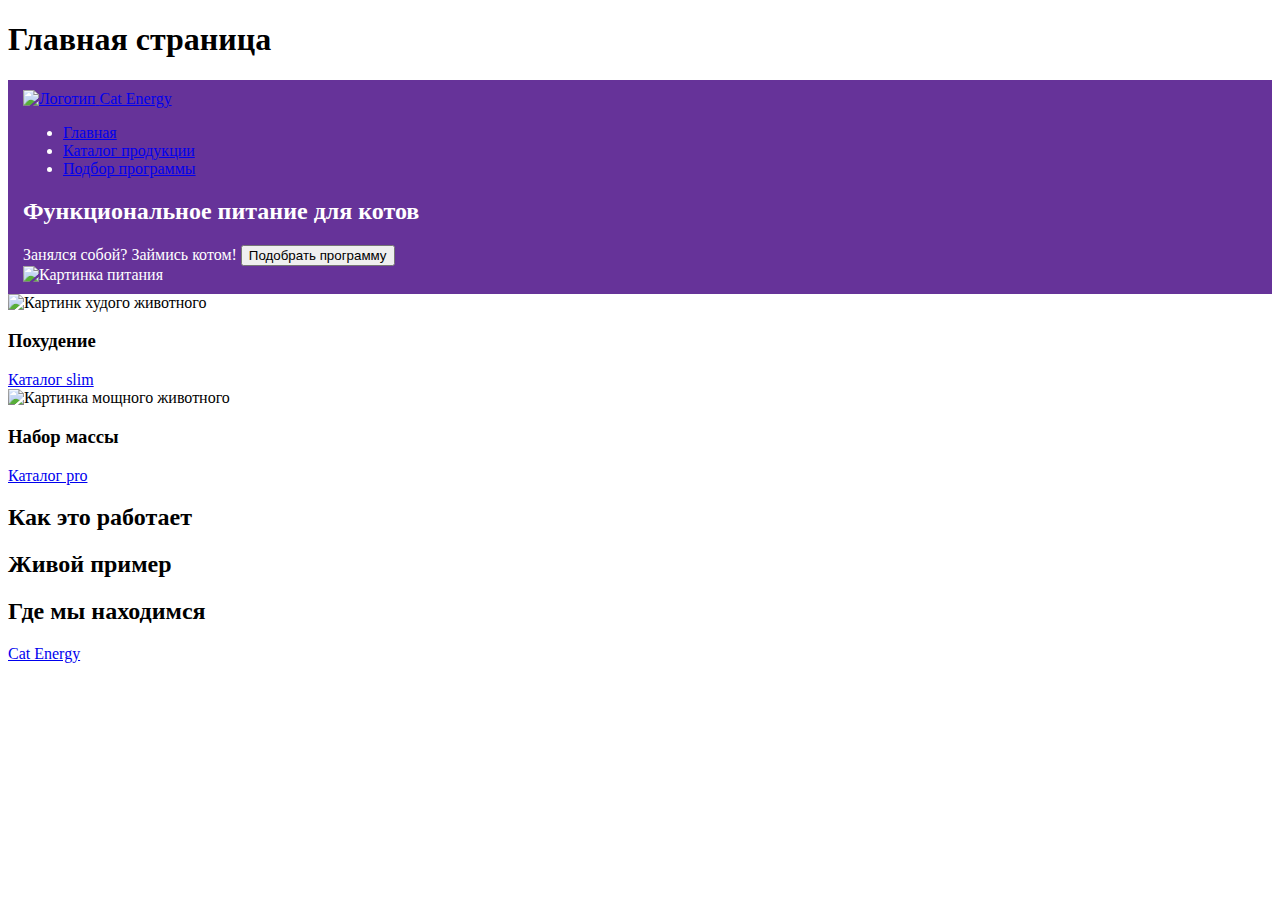
==== index.html @ 6c0351f0 "Deploying to gh-pages from @ RiazanovKS/773673-cat-energy-32@eae2a6d1aacebb0d68a89ec905265ec997a54ac" ====
<!DOCTYPE html><html class="page" lang="ru"><head><meta charset="UTF-8"><title>Название проекта</title><meta name="viewport" content="width=device-width,initial-scale=1"><link rel="stylesheet" href="styles/styles.css"><script src="scripts/index.js" defer="defer"></script></head><body class="page__body"><h1 class="visually-hidden">Главная страница</h1><header class="header"><div class="container"><nav class="navigation"><div class="navigation__logo"><a class="logo-image" href="index.html"><img src="logo-image.png" alt="Логотип" width="34" height="34"> </a><a class="logo-text" href="index.html">Cat Energy</a></div><ul class="navigation__list"><li class="navigation__item"><a class="navigation__link navigation__link--active" href="link-to.html">Главная</a></li><li class="navigation__item"><a class="navigation__link" href="link-to.html">Каталог продукции</a></li><li class="navigation__item"><a class="navigation__link" href="link-to.html">Подбор программы</a></li></ul><div class="navigation__toggle"></div></nav><article class="header__promo"><h2 class="header__title">Функциональное питание для котов</h2><span class="header__slogan">Занялся собой? Займись котом!</span> <button class="button button--primary" type="button">Подобрать программу</button></article><img class="header__food-picture" src="food.jpg" alt="Картинка питания" height="40" width="40"></div></header><main class="main container"><section class="programs"><div class="program-card"><div class="program-card__heading"><img class="program-card__image" src="program.jpg" alt="Картинк худого животного" height="40" width="40"><h3 class="program-card__title">Похудение</h3><p class="program-card__description"></p><a class="program-card__link" href="form.html">Каталог slim</a></div></div><div class="program-card"><div class="program-card__heading"><img class="program-card__image" src="heavy.jpg" alt="Картинка мощного животного" height="40" width="40"><h3 class="program-card__title">Набор массы</h3><p class="program-card__description"></p><a class="program-card__link" href="link-to.html">Каталог pro</a></div></div></section><section class="instruction"><h2 class="instruction__title">Как это работает</h2><div class="instruction__step"><p class="instruction__description"></p></div><div class="instruction__step"><p class="instruction__description"></p></div><div class="instruction__step"><p class="instruction__description"></p></div><div class="instruction__step"><p class="instruction__description"></p></div></section><section class="live-example"><div class="live-example__description"><h2 class="live-example__title">Живой пример</h2><p class="live-example__history"></p><div class="live-example__metrics"></div><div class="live-example__cost"></div></div><div class="live-example__image"></div></section><section class="location"><h2 class="location__titile visually-hidden">Где мы находимся</h2><div class="location__invitaion"></div><div class="location__map"></div></section></main><footer class="footer container"><a class="footer__logo logo-text" href="index.html">Cat Energy</a><div class="footer__socials"><svg class="footer__social social" width="20" height="20"></svg> <svg class="footer__social social" width="20" height="20"></svg> <svg class="footer__social social" width="20" height="20"></svg></div><div class="footer__author"></div></footer></body></html>
---- styles/styles.css ----
.header{color:#fff;background-color:#639;padding:10px 15px}
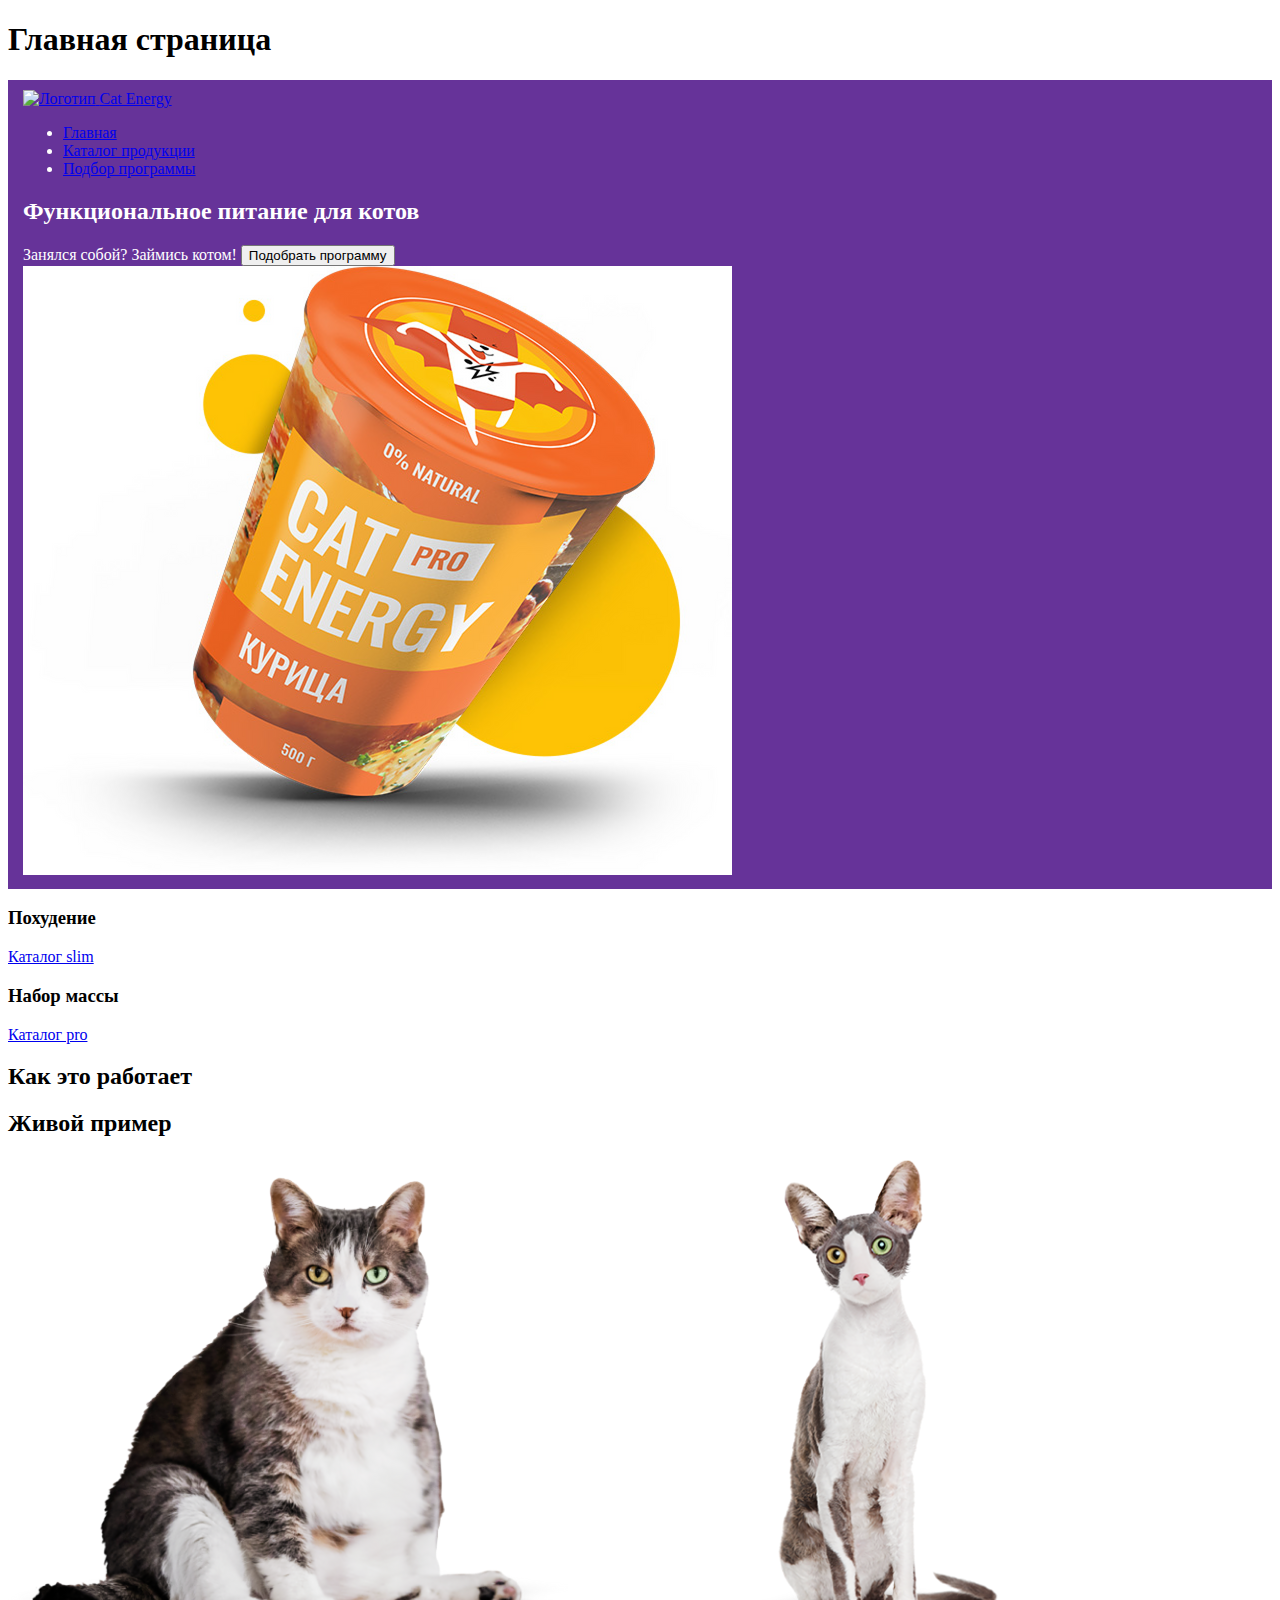
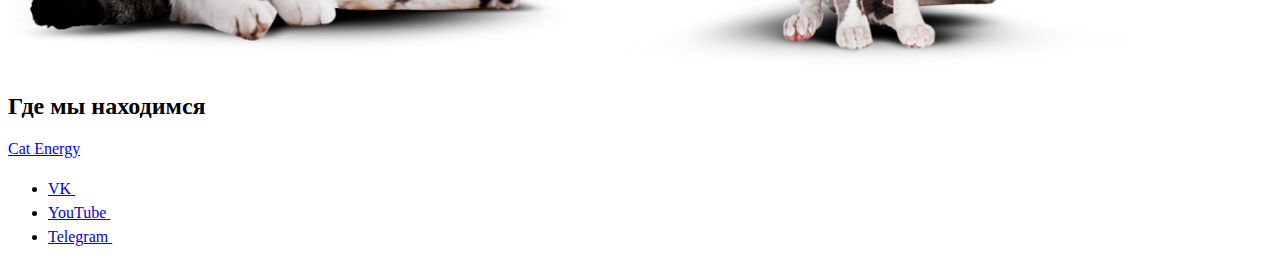
==== commit 75565e05: "Deploying to gh-pages from @ RiazanovKS/773673-cat-energy-32@be015297b22f4cdcc55fa9bd92d6b700ab2aa0d" ====
--- a/index.html
+++ b/index.html
@@ -1 +1 @@
-<!DOCTYPE html><html class="page" lang="ru"><head><meta charset="UTF-8"><title>Название проекта</title><meta name="viewport" content="width=device-width,initial-scale=1"><link rel="stylesheet" href="styles/styles.css"><script src="scripts/index.js" defer="defer"></script></head><body class="page__body"><h1 class="visually-hidden">Главная страница</h1><header class="header"><div class="container"><nav class="navigation"><div class="navigation__logo"><a class="logo-image" href="index.html"><img src="logo-image.png" alt="Логотип" width="34" height="34"> </a><a class="logo-text" href="index.html">Cat Energy</a></div><ul class="navigation__list"><li class="navigation__item"><a class="navigation__link navigation__link--active" href="link-to.html">Главная</a></li><li class="navigation__item"><a class="navigation__link" href="link-to.html">Каталог продукции</a></li><li class="navigation__item"><a class="navigation__link" href="link-to.html">Подбор программы</a></li></ul><div class="navigation__toggle"></div></nav><article class="header__promo"><h2 class="header__title">Функциональное питание для котов</h2><span class="header__slogan">Занялся собой? Займись котом!</span> <button class="button button--primary" type="button">Подобрать программу</button></article><img class="header__food-picture" src="food.jpg" alt="Картинка питания" height="40" width="40"></div></header><main class="main container"><section class="programs"><div class="program-card"><div class="program-card__heading"><img class="program-card__image" src="program.jpg" alt="Картинк худого животного" height="40" width="40"><h3 class="program-card__title">Похудение</h3><p class="program-card__description"></p><a class="program-card__link" href="form.html">Каталог slim</a></div></div><div class="program-card"><div class="program-card__heading"><img class="program-card__image" src="heavy.jpg" alt="Картинка мощного животного" height="40" width="40"><h3 class="program-card__title">Набор массы</h3><p class="program-card__description"></p><a class="program-card__link" href="link-to.html">Каталог pro</a></div></div></section><section class="instruction"><h2 class="instruction__title">Как это работает</h2><div class="instruction__step"><p class="instruction__description"></p></div><div class="instruction__step"><p class="instruction__description"></p></div><div class="instruction__step"><p class="instruction__description"></p></div><div class="instruction__step"><p class="instruction__description"></p></div></section><section class="live-example"><div class="live-example__description"><h2 class="live-example__title">Живой пример</h2><p class="live-example__history"></p><div class="live-example__metrics"></div><div class="live-example__cost"></div></div><div class="live-example__image"></div></section><section class="location"><h2 class="location__titile visually-hidden">Где мы находимся</h2><div class="location__invitaion"></div><div class="location__map"></div></section></main><footer class="footer container"><a class="footer__logo logo-text" href="index.html">Cat Energy</a><div class="footer__socials"><svg class="footer__social social" width="20" height="20"></svg> <svg class="footer__social social" width="20" height="20"></svg> <svg class="footer__social social" width="20" height="20"></svg></div><div class="footer__author"></div></footer></body></html>+<!doctype html><html class="page" lang="ru"><head><meta charset="UTF-8"><title>Название проекта</title><meta name="viewport" content="width=device-width,initial-scale=1"><link rel="stylesheet" href="styles/styles.css"><link rel="icon" href="favicon.ico"><link rel="icon" href="favicons/favicon.svg" type="image/svg+xml"><link rel="apple-touch-icon" href="favicons/apple.png"><link rel="manifest" href="manifest.webmanifest"><script src="scripts/index.js" defer="defer"></script></head><body class="page__body"><h1 class="visually-hidden">Главная страница</h1><header class="header"><div class="container"><nav class="navigation"><div class="navigation__logo"><a class="logo-image" href="index.html"><img src="logo-image.png" alt="Логотип" width="34" height="34"> </a><a class="logo-text" href="index.html">Cat Energy</a></div><ul class="navigation__list"><li class="navigation__item"><a class="navigation__link navigation__link--active" href="index.html">Главная</a></li><li class="navigation__item"><a class="navigation__link" href="catalog.html">Каталог продукции</a></li><li class="navigation__item"><a class="navigation__link" href="link-to.html">Подбор программы</a></li></ul><div class="navigation__toggle"></div></nav><article class="header__promo"><h2 class="header__title">Функциональное питание для котов</h2><span class="header__slogan">Занялся собой? Займись котом!</span> <button class="button button--primary" type="button">Подобрать программу</button></article><picture><source type="image/png" media="(min-width: 1440px)" srcset="./images/promo-food-desktop@1x.png, ./images/promo-food-desktop@2x.png 2x" width="280" height="270"><source type="image/png" media="(min-width: 768px)" srcset="./images/promo-food-tablet@1x.png, ./images/promo-food-tablet@2x.png 2x" width="709" height="609"><img class="header__food-picture" src="./images/promo-food@1x.png" srcset="./images/promo-food@2x.png 2x" alt="Картинка питания" width="552" height="499"></picture></div></header><main class="main container"><section class="programs"><div class="program-card"><h3 class="program-card__title">Похудение</h3><p class="program-card__description"></p><a class="program-card__link" href="form.html">Каталог slim</a></div><div class="program-card"><div class="program-card__heading"><h3 class="program-card__title">Набор массы</h3><p class="program-card__description"></p><a class="program-card__link" href="link-to.html">Каталог pro</a></div></div></section><section class="instruction"><h2 class="instruction__title">Как это работает</h2><div class="instruction__step"><p class="instruction__description"></p></div><div class="instruction__step"><p class="instruction__description"></p></div><div class="instruction__step"><p class="instruction__description"></p></div><div class="instruction__step"><p class="instruction__description"></p></div></section><section class="live-example"><div class="live-example__description"><h2 class="live-example__title">Живой пример</h2><p class="live-example__history"></p><div class="live-example__metrics"></div><div class="live-example__cost"></div></div><div class="live-example__slider"><picture><source type="image/png" media="(min-width: 768px)" srcset="./images/life-example-before-tablet@1x.png, ./images/life-example-before-tablet@2x.png 2x" width="560" height="512"><img class="live-example__image-before" src="./images/life-example-before@1x.png" srcset="./images/life-example-before@2x.png 2x" alt="Картинка До" width="280" height="256"></picture><picture><source type="image/png" media="(min-width: 768px)" srcset="./images/life-example-after-tablet@1x.png, ./images/life-example-after-tablet@2x.png 2x" width="560" height="512"><img class="live-example__image-after" src="./images/life-example-after@1x.png" srcset="./images/life-example-after@2x.png 2x" alt="Картинка После" width="280" height="256"></picture><div class="live-example__slider-control"></div></div></section><section class="location"><h2 class="location__titile visually-hidden">Где мы находимся</h2><div class="location__invitaion"></div><div class="location__map"></div></section></main><footer class="footer container"><a class="footer__logo logo-text" href="index.html">Cat Energy</a><ul class="footer__socials"><li class="footer__social-item"><a class="footer__social-link" href="#"><span class="visually-hidden">VK</span> <svg class="footer__social social" width="20" height="20"></svg></a></li><li class="footer__social-item"><a class="footer__social-link" href="#"><span class="visually-hidden">YouTube</span> <svg class="footer__social social" width="20" height="20"></svg></a></li><li class="footer__social-item"><a class="footer__social-link" href="#"><span class="visually-hidden">Telegram</span> <svg class="footer__social social" width="20" height="20"></svg></a></li></ul><div class="footer__author"></div></footer></body></html>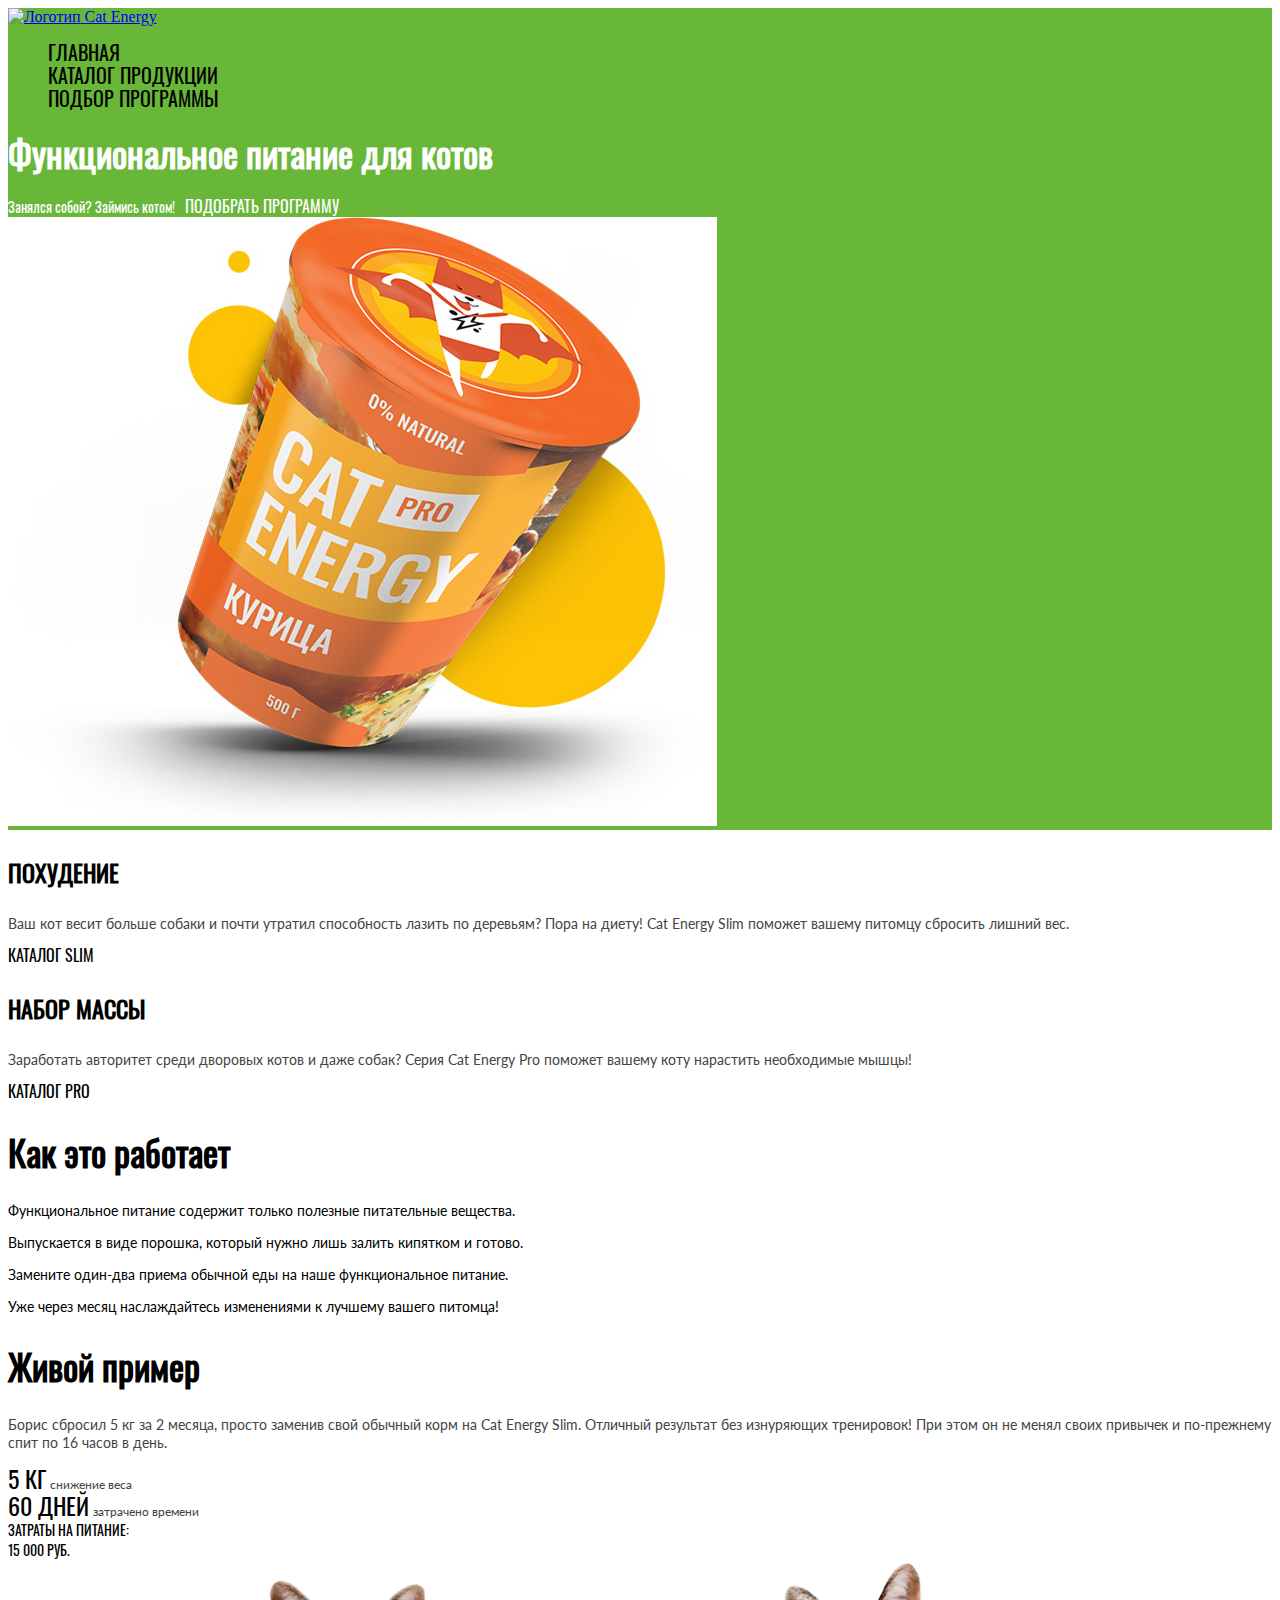
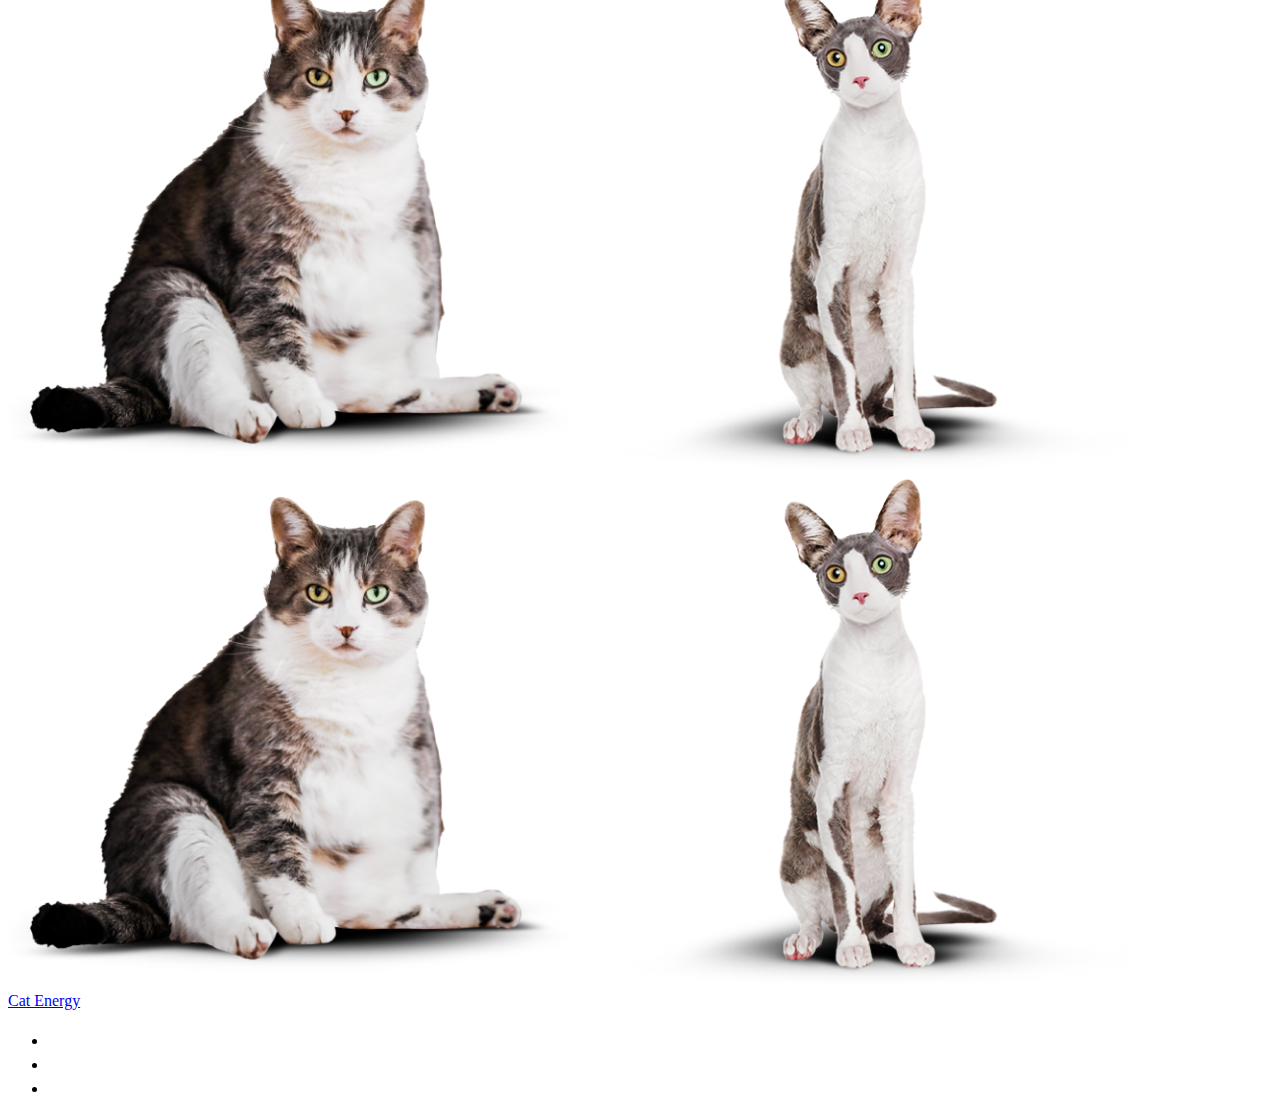
==== commit 7baab25e: "Deploying to gh-pages from @ RiazanovKS/773673-cat-energy-32@bc5c478881d7258401f600987f2286a6d9da375" ====
--- a/index.html
+++ b/index.html
@@ -1 +1 @@
-<!doctype html><html class="page" lang="ru"><head><meta charset="UTF-8"><title>Название проекта</title><meta name="viewport" content="width=device-width,initial-scale=1"><link rel="stylesheet" href="styles/styles.css"><link rel="icon" href="favicon.ico"><link rel="icon" href="favicons/favicon.svg" type="image/svg+xml"><link rel="apple-touch-icon" href="favicons/apple.png"><link rel="manifest" href="manifest.webmanifest"><script src="scripts/index.js" defer="defer"></script></head><body class="page__body"><h1 class="visually-hidden">Главная страница</h1><header class="header"><div class="container"><nav class="navigation"><div class="navigation__logo"><a class="logo-image" href="index.html"><img src="logo-image.png" alt="Логотип" width="34" height="34"> </a><a class="logo-text" href="index.html">Cat Energy</a></div><ul class="navigation__list"><li class="navigation__item"><a class="navigation__link navigation__link--active" href="index.html">Главная</a></li><li class="navigation__item"><a class="navigation__link" href="catalog.html">Каталог продукции</a></li><li class="navigation__item"><a class="navigation__link" href="link-to.html">Подбор программы</a></li></ul><div class="navigation__toggle"></div></nav><article class="header__promo"><h2 class="header__title">Функциональное питание для котов</h2><span class="header__slogan">Занялся собой? Займись котом!</span> <button class="button button--primary" type="button">Подобрать программу</button></article><picture><source type="image/png" media="(min-width: 1440px)" srcset="./images/promo-food-desktop@1x.png, ./images/promo-food-desktop@2x.png 2x" width="280" height="270"><source type="image/png" media="(min-width: 768px)" srcset="./images/promo-food-tablet@1x.png, ./images/promo-food-tablet@2x.png 2x" width="709" height="609"><img class="header__food-picture" src="./images/promo-food@1x.png" srcset="./images/promo-food@2x.png 2x" alt="Картинка питания" width="552" height="499"></picture></div></header><main class="main container"><section class="programs"><div class="program-card"><h3 class="program-card__title">Похудение</h3><p class="program-card__description"></p><a class="program-card__link" href="form.html">Каталог slim</a></div><div class="program-card"><div class="program-card__heading"><h3 class="program-card__title">Набор массы</h3><p class="program-card__description"></p><a class="program-card__link" href="link-to.html">Каталог pro</a></div></div></section><section class="instruction"><h2 class="instruction__title">Как это работает</h2><div class="instruction__step"><p class="instruction__description"></p></div><div class="instruction__step"><p class="instruction__description"></p></div><div class="instruction__step"><p class="instruction__description"></p></div><div class="instruction__step"><p class="instruction__description"></p></div></section><section class="live-example"><div class="live-example__description"><h2 class="live-example__title">Живой пример</h2><p class="live-example__history"></p><div class="live-example__metrics"></div><div class="live-example__cost"></div></div><div class="live-example__slider"><picture><source type="image/png" media="(min-width: 768px)" srcset="./images/life-example-before-tablet@1x.png, ./images/life-example-before-tablet@2x.png 2x" width="560" height="512"><img class="live-example__image-before" src="./images/life-example-before@1x.png" srcset="./images/life-example-before@2x.png 2x" alt="Картинка До" width="280" height="256"></picture><picture><source type="image/png" media="(min-width: 768px)" srcset="./images/life-example-after-tablet@1x.png, ./images/life-example-after-tablet@2x.png 2x" width="560" height="512"><img class="live-example__image-after" src="./images/life-example-after@1x.png" srcset="./images/life-example-after@2x.png 2x" alt="Картинка После" width="280" height="256"></picture><div class="live-example__slider-control"></div></div></section><section class="location"><h2 class="location__titile visually-hidden">Где мы находимся</h2><div class="location__invitaion"></div><div class="location__map"></div></section></main><footer class="footer container"><a class="footer__logo logo-text" href="index.html">Cat Energy</a><ul class="footer__socials"><li class="footer__social-item"><a class="footer__social-link" href="#"><span class="visually-hidden">VK</span> <svg class="footer__social social" width="20" height="20"></svg></a></li><li class="footer__social-item"><a class="footer__social-link" href="#"><span class="visually-hidden">YouTube</span> <svg class="footer__social social" width="20" height="20"></svg></a></li><li class="footer__social-item"><a class="footer__social-link" href="#"><span class="visually-hidden">Telegram</span> <svg class="footer__social social" width="20" height="20"></svg></a></li></ul><div class="footer__author"></div></footer></body></html>+<!doctype html><html class="page" lang="ru"><head><meta charset="UTF-8"><title>Cat Energy</title><meta name="viewport" content="width=device-width,initial-scale=1"><link rel="stylesheet" href="styles/styles.css"><link rel="icon" href="favicon.ico"><link rel="icon" href="favicons/favicon.svg" type="image/svg+xml"><link rel="apple-touch-icon" href="favicons/apple.png"><link rel="manifest" href="manifest.webmanifest"><script src="scripts/index.js" defer="defer"></script></head><body class="page__body"><h1 class="visually-hidden">Главная страница</h1><header class="header"><div class="container"><nav class="navigation"><div class="navigation__logo"><a class="logo-image" href="index.html"><img src="logo-image.png" alt="Логотип" width="34" height="34"> </a><a class="logo-text" href="index.html">Cat Energy</a></div><ul class="navigation__list"><li class="navigation__item"><a class="navigation__link navigation__link--active" href="index.html">Главная</a></li><li class="navigation__item"><a class="navigation__link" href="catalog.html">Каталог продукции</a></li><li class="navigation__item"><a class="navigation__link" href="link-to.html">Подбор программы</a></li></ul><div class="navigation__toggle"></div></nav><article class="header__promo"><h1 class="header__title">Функциональное питание для котов</h1><span class="header__slogan">Занялся собой? Займись котом!</span> <button class="button button--primary" type="button">Подобрать программу</button></article><picture><source type="image/png" media="(min-width: 1440px)" srcset="./images/promo-food-desktop@1x.png, ./images/promo-food-desktop@2x.png 2x" width="280" height="270"><source type="image/png" media="(min-width: 768px)" srcset="./images/promo-food-tablet@1x.png, ./images/promo-food-tablet@2x.png 2x" width="709" height="609"><img class="header__food-picture" src="./images/promo-food@1x.png" srcset="./images/promo-food@2x.png 2x" alt="Картинка питания" width="552" height="499"></picture></div></header><main class="main container"><section class="programs"><div class="program-card"><h3 class="program-card__title">Похудение</h3><p class="program-card__description">Ваш кот весит больше собаки и почти утратил способность лазить по деревьям? Пора на диету! Cat Energy Slim поможет вашему питомцу сбросить лишний вес.</p><a class="program-card__link" href="form.html">Каталог slim</a></div><div class="program-card"><div class="program-card__heading"><h3 class="program-card__title">Набор массы</h3><p class="program-card__description">Заработать авторитет среди дворовых котов и даже собак? Серия Cat Energy Pro поможет вашему коту нарастить необходимые мышцы!</p><a class="program-card__link" href="link-to.html">Каталог pro</a></div></div></section><section class="instruction"><h2 class="instruction__title">Как это работает</h2><div class="instruction__step"><p class="instruction__description">Функциональное питание содержит только полезные питательные вещества.</p></div><div class="instruction__step"><p class="instruction__description">Выпускается в виде порошка, который нужно лишь залить кипятком и готово.</p></div><div class="instruction__step"><p class="instruction__description">Замените один-два приема обычной еды на наше функциональное питание.</p></div><div class="instruction__step"><p class="instruction__description">Уже через месяц наслаждайтесь изменениями к лучшему вашего питомца!</p></div></section><section class="live-example"><h2 class="live-example__title">Живой пример</h2><p class="live-example__history">Борис сбросил 5 кг за 2 месяца, просто заменив свой обычный корм на Cat Energy Slim. Отличный результат без изнуряющих тренировок! При этом он не менял своих привычек и по-прежнему спит по 16 часов в день.</p><div class="live-example__metrics"><div class="live-example__metrics-item"><span class="live-example__metrics-count">5 кг</span> <span class="live-example__metrics-description">снижение веса</span></div><div class="live-example__metrics-item"><span class="live-example__metrics-count">60 дней</span> <span class="live-example__metrics-description">затрачено времени</span></div></div><div class="live-example__cost"><div class="live-example__cost-description">Затраты на питание:</div><div class="live-example__cost-amount">15 000 руб.</div></div><div class="live-example__slider"><picture><source type="image/png" media="(min-width: 768px)" srcset="./images/life-example-before-tablet@1x.png, ./images/life-example-before-tablet@2x.png 2x" width="560" height="512"><img class="live-example__image-before" src="./images/life-example-before@1x.png" srcset="./images/life-example-before@2x.png 2x" alt="Картинка До" width="280" height="256"></picture><picture><source type="image/png" media="(min-width: 768px)" srcset="./images/life-example-after-tablet@1x.png, ./images/life-example-after-tablet@2x.png 2x" width="560" height="512"><img class="live-example__image-after" src="./images/life-example-after@1x.png" srcset="./images/life-example-after@2x.png 2x" alt="Картинка После" width="280" height="256"></picture><div class="live-example__slider-control"></div></div><div class="live-example__slider"><picture><source type="image/png" media="(min-width: 768px)" srcset="./images/life-example-before-tablet@1x.png, ./images/life-example-before-tablet@2x.png 2x" width="560" height="512"><img class="live-example__image-before" src="./images/life-example-before@1x.png" srcset="./images/life-example-before@2x.png 2x" alt="Картинка До" width="280" height="256"></picture><picture><source type="image/png" media="(min-width: 768px)" srcset="./images/life-example-after-tablet@1x.png, ./images/life-example-after-tablet@2x.png 2x" width="560" height="512"><img class="live-example__image-after" src="./images/life-example-after@1x.png" srcset="./images/life-example-after@2x.png 2x" alt="Картинка После" width="280" height="256"></picture><div class="live-example__slider-control"></div></div></section><section class="location"><h2 class="location__titile visually-hidden">Где мы находимся</h2><div class="location__invitaion"></div><div class="location__map"></div></section></main><footer class="footer container"><a class="footer__logo logo-text" href="index.html">Cat Energy</a><ul class="footer__socials"><li class="footer__social-item"><a class="footer__social-link" href="#"><span class="visually-hidden">VK</span> <svg class="footer__social social" width="20" height="20"></svg></a></li><li class="footer__social-item"><a class="footer__social-link" href="#"><span class="visually-hidden">YouTube</span> <svg class="footer__social social" width="20" height="20"></svg></a></li><li class="footer__social-item"><a class="footer__social-link" href="#"><span class="visually-hidden">Telegram</span> <svg class="footer__social social" width="20" height="20"></svg></a></li></ul><div class="footer__author"></div></footer></body></html>--- a/styles/styles.css
+++ b/styles/styles.css
@@ -1 +1 @@
-.header{color:#fff;background-color:#639;padding:10px 15px}+@font-face{font-display:swap;font-family:Lato;font-weight:400;font-style:normal;src:url(../fonts/lato/Lato-Regular.woff2)format("woff2"),url(../fonts/lato/Lato-Regular.woff)format("woff")}@font-face{font-display:swap;font-family:Oswald;font-weight:400;font-style:normal;src:url(../fonts/oswald/oswaldregular.woff2)format("woff2"),url(../fonts/oswald/oswaldregular.woff)format("woff")}.header{background-color:#68b738}.navigation__list{list-style-type:none}.navigation__link{color:#000;text-transform:uppercase;font-family:Oswald,sans-serif;font-size:20px;line-height:20px;text-decoration:none}.navigation__link:hover{opacity:.6}.navigation__link:active{opacity:.3}.header__title{color:#fff;-webkit-text-decoration:uppercase;text-decoration:uppercase;font-family:Oswald,sans-serif;font-size:36px;line-height:36px}.header__slogan{color:#fff;font-family:Oswald,sans-serif;font-size:14px;line-height:14px}.program-card__title{color:#000;text-transform:uppercase;font-family:Oswald,sans-serif;font-size:24px;line-height:37px}.program-card__description{color:#444;font-family:Lato,sans-serif;font-size:14px;line-height:18px}.program-card__link{text-transform:uppercase;color:#000;font-family:Oswald,sans-serif;font-size:16px;line-height:16px;text-decoration:none}.program-card__link:active{opacity:.3}.instruction__title{font-family:Oswald,sans-serif;font-size:36px;line-height:40px}.instruction__step{font-family:Lato,sans-serif;font-size:14px;line-height:18px}.live-example__title{color:#000;font-family:Oswald,sans-serif;font-size:36px;line-height:40px}.live-example__history{color:#444;font-family:Lato,sans-serif;font-size:14px;line-height:18px}.live-example__metrics-count{text-transform:uppercase;color:#000;font-family:Oswald,sans-serif;font-size:24px;line-height:24px}.live-example__metrics-description{color:#444;font-family:Lato,sans-serif;font-size:12px;line-height:12px}.live-example__cost-description,.live-example__cost-amount{text-transform:uppercase;color:#000;font-family:Oswald,sans-serif;font-size:14px;line-height:20px}.product-card__title{color:#000;text-transform:uppercase;font-family:Oswald,sans-serif;font-size:16px;font-weight:400;line-height:20px}.product-card__characteristic-item{color:#444;font-family:Lato,sans-serif;font-size:12px;line-height:16px;list-style-type:none}.show-more-card__title{color:#000;text-transform:uppercase;font-family:Oswald,sans-serif;font-size:16px;line-height:20px}.show-more-card__description{color:#444;font-family:Lato,sans-serif;font-size:12px;line-height:16px}.additional__title{color:#000;font-family:Oswald,sans-serif;font-size:24px;line-height:24px}.additional__goods-title{color:#000;text-transform:uppercase;font-family:Oswald,sans-serif;font-size:16px;line-height:16px}.additional__goods-prices{color:#444;font-family:Lato,sans-serif;font-size:14px;line-height:14px}.gift{background-color:#68b738}.gift__text{color:#fff;font-family:Lato,sans-serif;font-size:16px;line-height:20px}.subscribe__text{color:#000;font-family:Oswald,sans-serif;font-size:16px;line-height:24px}.subsribe__email{font-family:Oswald,sans-serif;font-size:20px;line-height:29.64px}.subsribe__email::placeholder{text-transform:uppercase}.page__title{color:#000;font-family:Oswald,sans-serif;font-size:36px;font-weight:400;line-height:36px}.page__section-title{color:#000;font-family:Oswald,sans-serif;font-size:24px;font-weight:400;line-height:24px}.visually-hidden{white-space:nowrap;-webkit-clip-path:inset(100%);clip-path:inset(100%);clip:rect(0 0 0 0);border:0;width:1px;height:1px;margin:-1px;padding:0;position:absolute;overflow:hidden}.button{border:none;font-family:Oswald,sans-serif;font-size:16px;line-height:20px}.button--primary{color:#fff;text-transform:uppercase;background-color:#68b738}.button--secondary{color:#444;text-transform:uppercase;background-color:#f2f2f2}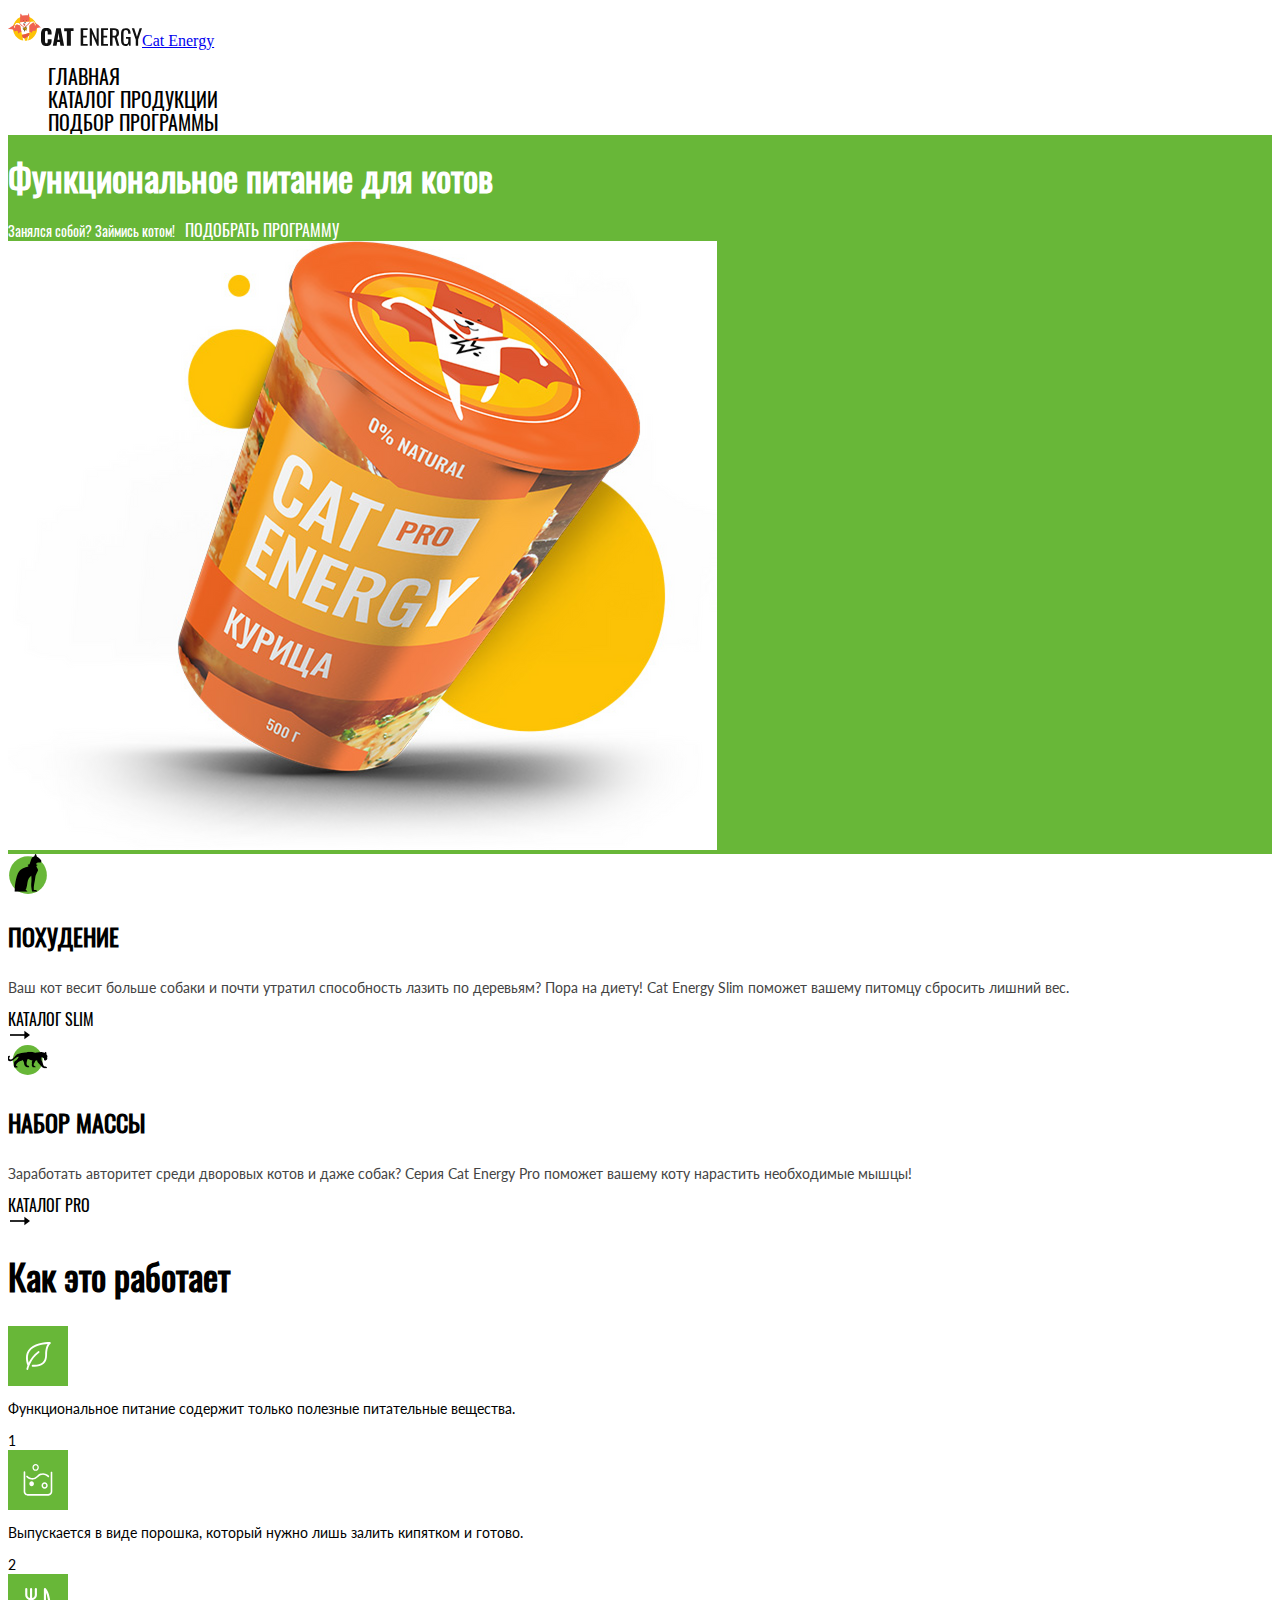
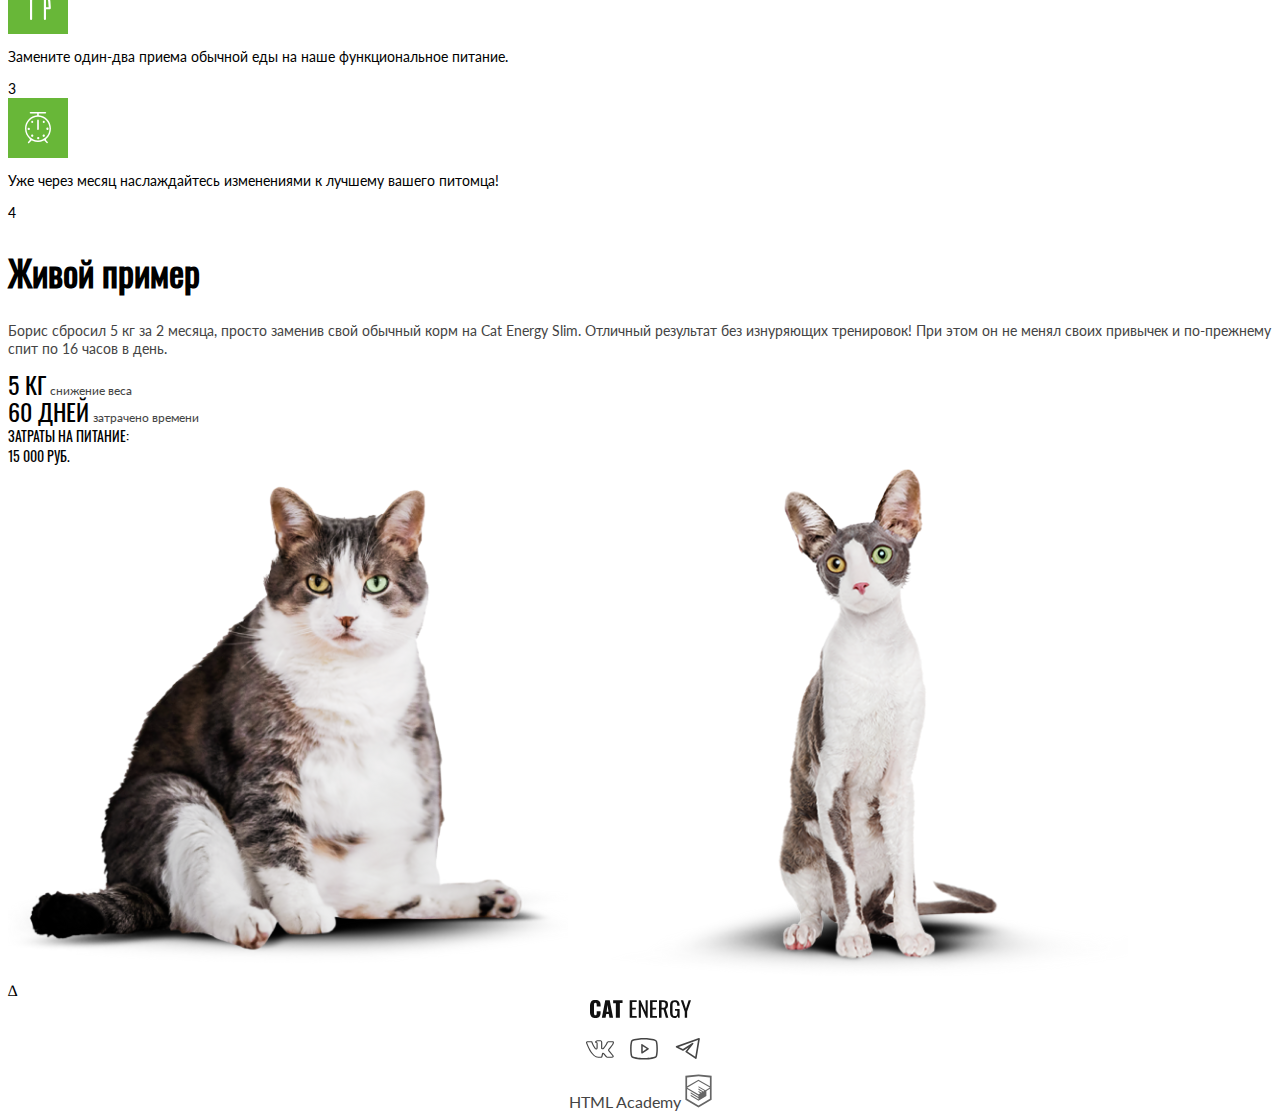
==== commit 352826bc: "Deploying to gh-pages from @ RiazanovKS/773673-cat-energy-32@3bc4ad73bd0a1c18b0eb7020fc7543065511f82" ====
--- a/index.html
+++ b/index.html
@@ -1 +1 @@
-<!doctype html><html class="page" lang="ru"><head><meta charset="UTF-8"><title>Cat Energy</title><meta name="viewport" content="width=device-width,initial-scale=1"><link rel="stylesheet" href="styles/styles.css"><link rel="icon" href="favicon.ico"><link rel="icon" href="favicons/favicon.svg" type="image/svg+xml"><link rel="apple-touch-icon" href="favicons/apple.png"><link rel="manifest" href="manifest.webmanifest"><script src="scripts/index.js" defer="defer"></script></head><body class="page__body"><h1 class="visually-hidden">Главная страница</h1><header class="header"><div class="container"><nav class="navigation"><div class="navigation__logo"><a class="logo-image" href="index.html"><img src="logo-image.png" alt="Логотип" width="34" height="34"> </a><a class="logo-text" href="index.html">Cat Energy</a></div><ul class="navigation__list"><li class="navigation__item"><a class="navigation__link navigation__link--active" href="index.html">Главная</a></li><li class="navigation__item"><a class="navigation__link" href="catalog.html">Каталог продукции</a></li><li class="navigation__item"><a class="navigation__link" href="link-to.html">Подбор программы</a></li></ul><div class="navigation__toggle"></div></nav><article class="header__promo"><h1 class="header__title">Функциональное питание для котов</h1><span class="header__slogan">Занялся собой? Займись котом!</span> <button class="button button--primary" type="button">Подобрать программу</button></article><picture><source type="image/png" media="(min-width: 1440px)" srcset="./images/promo-food-desktop@1x.png, ./images/promo-food-desktop@2x.png 2x" width="280" height="270"><source type="image/png" media="(min-width: 768px)" srcset="./images/promo-food-tablet@1x.png, ./images/promo-food-tablet@2x.png 2x" width="709" height="609"><img class="header__food-picture" src="./images/promo-food@1x.png" srcset="./images/promo-food@2x.png 2x" alt="Картинка питания" width="552" height="499"></picture></div></header><main class="main container"><section class="programs"><div class="program-card"><h3 class="program-card__title">Похудение</h3><p class="program-card__description">Ваш кот весит больше собаки и почти утратил способность лазить по деревьям? Пора на диету! Cat Energy Slim поможет вашему питомцу сбросить лишний вес.</p><a class="program-card__link" href="form.html">Каталог slim</a></div><div class="program-card"><div class="program-card__heading"><h3 class="program-card__title">Набор массы</h3><p class="program-card__description">Заработать авторитет среди дворовых котов и даже собак? Серия Cat Energy Pro поможет вашему коту нарастить необходимые мышцы!</p><a class="program-card__link" href="link-to.html">Каталог pro</a></div></div></section><section class="instruction"><h2 class="instruction__title">Как это работает</h2><div class="instruction__step"><p class="instruction__description">Функциональное питание содержит только полезные питательные вещества.</p></div><div class="instruction__step"><p class="instruction__description">Выпускается в виде порошка, который нужно лишь залить кипятком и готово.</p></div><div class="instruction__step"><p class="instruction__description">Замените один-два приема обычной еды на наше функциональное питание.</p></div><div class="instruction__step"><p class="instruction__description">Уже через месяц наслаждайтесь изменениями к лучшему вашего питомца!</p></div></section><section class="live-example"><h2 class="live-example__title">Живой пример</h2><p class="live-example__history">Борис сбросил 5 кг за 2 месяца, просто заменив свой обычный корм на Cat Energy Slim. Отличный результат без изнуряющих тренировок! При этом он не менял своих привычек и по-прежнему спит по 16 часов в день.</p><div class="live-example__metrics"><div class="live-example__metrics-item"><span class="live-example__metrics-count">5 кг</span> <span class="live-example__metrics-description">снижение веса</span></div><div class="live-example__metrics-item"><span class="live-example__metrics-count">60 дней</span> <span class="live-example__metrics-description">затрачено времени</span></div></div><div class="live-example__cost"><div class="live-example__cost-description">Затраты на питание:</div><div class="live-example__cost-amount">15 000 руб.</div></div><div class="live-example__slider"><picture><source type="image/png" media="(min-width: 768px)" srcset="./images/life-example-before-tablet@1x.png, ./images/life-example-before-tablet@2x.png 2x" width="560" height="512"><img class="live-example__image-before" src="./images/life-example-before@1x.png" srcset="./images/life-example-before@2x.png 2x" alt="Картинка До" width="280" height="256"></picture><picture><source type="image/png" media="(min-width: 768px)" srcset="./images/life-example-after-tablet@1x.png, ./images/life-example-after-tablet@2x.png 2x" width="560" height="512"><img class="live-example__image-after" src="./images/life-example-after@1x.png" srcset="./images/life-example-after@2x.png 2x" alt="Картинка После" width="280" height="256"></picture><div class="live-example__slider-control"></div></div><div class="live-example__slider"><picture><source type="image/png" media="(min-width: 768px)" srcset="./images/life-example-before-tablet@1x.png, ./images/life-example-before-tablet@2x.png 2x" width="560" height="512"><img class="live-example__image-before" src="./images/life-example-before@1x.png" srcset="./images/life-example-before@2x.png 2x" alt="Картинка До" width="280" height="256"></picture><picture><source type="image/png" media="(min-width: 768px)" srcset="./images/life-example-after-tablet@1x.png, ./images/life-example-after-tablet@2x.png 2x" width="560" height="512"><img class="live-example__image-after" src="./images/life-example-after@1x.png" srcset="./images/life-example-after@2x.png 2x" alt="Картинка После" width="280" height="256"></picture><div class="live-example__slider-control"></div></div></section><section class="location"><h2 class="location__titile visually-hidden">Где мы находимся</h2><div class="location__invitaion"></div><div class="location__map"></div></section></main><footer class="footer container"><a class="footer__logo logo-text" href="index.html">Cat Energy</a><ul class="footer__socials"><li class="footer__social-item"><a class="footer__social-link" href="#"><span class="visually-hidden">VK</span> <svg class="footer__social social" width="20" height="20"></svg></a></li><li class="footer__social-item"><a class="footer__social-link" href="#"><span class="visually-hidden">YouTube</span> <svg class="footer__social social" width="20" height="20"></svg></a></li><li class="footer__social-item"><a class="footer__social-link" href="#"><span class="visually-hidden">Telegram</span> <svg class="footer__social social" width="20" height="20"></svg></a></li></ul><div class="footer__author"></div></footer></body></html>+<!doctype html><html class="page" lang="ru"><head><meta charset="UTF-8"><title>Cat Energy</title><meta name="viewport" content="width=device-width,initial-scale=1"><link rel="stylesheet" href="styles/styles.css"><link rel="icon" href="favicon.ico"><link rel="icon" href="favicons/favicon.svg" type="image/svg+xml"><link rel="apple-touch-icon" href="favicons/apple.png"><link rel="manifest" href="manifest.webmanifest"><script src="scripts/index.js" defer="defer"></script></head><body class="page__body"><header class="header"><div class="container"><nav class="navigation"><div class="navigation__logo"><a class="logo-image" href="index.html"><picture><source type="image/svg+xml" media="(min-width: 1440px)" srcset="./images/logo-cat-desktop.svg"><source type="image/svg+xml" media="(min-width: 768px)" srcset="./images/logo-cat-tablet.svg"><img src="./images/logo-cat-mobile.svg" alt="Логотип" width="33" height="38"></picture></a><a class="logo-text" href="index.html"><picture><img src="./images/logo-text.svg" alt="Логотип" width="101" height="18"></picture></a><a class="logo-text" href="index.html">Cat Energy</a></div><ul class="navigation__list"><li class="navigation__item"><a class="navigation__link navigation__link--active" href="index.html">Главная</a></li><li class="navigation__item"><a class="navigation__link" href="catalog.html">Каталог продукции</a></li><li class="navigation__item"><a class="navigation__link" href="link-to.html">Подбор программы</a></li></ul><div class="navigation__toggle"></div></nav><article class="header__promo"><h1 class="header__title">Функциональное питание для котов</h1><span class="header__slogan">Занялся собой? Займись котом!</span> <button class="button button--primary" type="button">Подобрать программу</button></article><picture><source type="image/png" media="(min-width: 1440px)" srcset="./images/promo-food-desktop@1x.png, ./images/promo-food-desktop@2x.png 2x" width="280" height="270"><source type="image/png" media="(min-width: 768px)" srcset="./images/promo-food-tablet@1x.png, ./images/promo-food-tablet@2x.png 2x" width="709" height="609"><img class="header__food-picture" src="./images/promo-food@1x.png" srcset="./images/promo-food@2x.png 2x" alt="Картинка питания" width="552" height="499"></picture></div></header><main class="main container"><section class="programs"><div class="program-card program-card--slim"><h3 class="program-card__title">Похудение</h3><p class="program-card__description">Ваш кот весит больше собаки и почти утратил способность лазить по деревьям? Пора на диету! Cat Energy Slim поможет вашему питомцу сбросить лишний вес.</p><a class="program-card__link" href="form.html">Каталог slim</a></div><div class="program-card program-card--pro"><h3 class="program-card__title">Набор массы</h3><p class="program-card__description">Заработать авторитет среди дворовых котов и даже собак? Серия Cat Energy Pro поможет вашему коту нарастить необходимые мышцы!</p><a class="program-card__link" href="link-to.html">Каталог pro</a></div></section><section class="instruction"><h2 class="instruction__title">Как это работает</h2><div class="instruction__step instruction__step--nutrition"><p class="instruction__description">Функциональное питание содержит только полезные питательные вещества.</p></div><div class="instruction__step instruction__step--powder"><p class="instruction__description">Выпускается в виде порошка, который нужно лишь залить кипятком и готово.</p></div><div class="instruction__step instruction__step--meal"><p class="instruction__description">Замените один-два приема обычной еды на наше функциональное питание.</p></div><div class="instruction__step instruction__step--result"><p class="instruction__description">Уже через месяц наслаждайтесь изменениями к лучшему вашего питомца!</p></div></section><section class="live-example"><h2 class="live-example__title">Живой пример</h2><p class="live-example__history">Борис сбросил 5 кг за 2 месяца, просто заменив свой обычный корм на Cat Energy Slim. Отличный результат без изнуряющих тренировок! При этом он не менял своих привычек и по-прежнему спит по 16 часов в день.</p><div class="live-example__metrics"><div class="live-example__metrics-item"><span class="live-example__metrics-count">5 кг</span> <span class="live-example__metrics-description">снижение веса</span></div><div class="live-example__metrics-item"><span class="live-example__metrics-count">60 дней</span> <span class="live-example__metrics-description">затрачено времени</span></div></div><div class="live-example__cost"><div class="live-example__cost-description">Затраты на питание:</div><div class="live-example__cost-amount">15 000 руб.</div></div><div class="live-example__slider"><picture><source type="image/png" media="(min-width: 768px)" srcset="./images/life-example-before-tablet@1x.png, ./images/life-example-before-tablet@2x.png 2x" width="560" height="512"><img class="live-example__image-before" src="./images/life-example-before@1x.png" srcset="./images/life-example-before@2x.png 2x" alt="Картинка До" width="280" height="256"></picture><picture><source type="image/png" media="(min-width: 768px)" srcset="./images/life-example-after-tablet@1x.png, ./images/life-example-after-tablet@2x.png 2x" width="560" height="512"><img class="live-example__image-after" src="./images/life-example-after@1x.png" srcset="./images/life-example-after@2x.png 2x" alt="Картинка После" width="280" height="256"></picture><div class="live-example__slider-control"></div>∆</div></section><section class="location"><h2 class="location__titile visually-hidden">Где мы находимся</h2><div class="location__invitaion"></div><div class="location__map"></div></section></main><footer class="footer container"><a class="footer__logo-text logo-text" href="index.html"><picture><img src="./images/logo-text.svg" alt="Логотип" width="101" height="18"></picture></a><ul class="footer__socials"><li class="footer__social-item"><a class="footer__social-link footer__social-link--vk" href="#"><span class="visually-hidden">VK</span></a></li><li class="footer__social-item"><a class="footer__social-link footer__social-link--youtube" href="#"><span class="visually-hidden">YouTube</span></a></li><li class="footer__social-item"><a class="footer__social-link footer__social-link--telegram" href="#"><span class="visually-hidden">Telegram</span></a></li></ul><a class="footer__author" href="#"><span class="footer__author-text">HTML Academy</span> <svg class="footer__author-icon"><use href="icons/stack.svg#icon-htmlacademy"></use></svg></a></footer></body></html>--- a/styles/styles.css
+++ b/styles/styles.css
@@ -1 +1 @@
-@font-face{font-display:swap;font-family:Lato;font-weight:400;font-style:normal;src:url(../fonts/lato/Lato-Regular.woff2)format("woff2"),url(../fonts/lato/Lato-Regular.woff)format("woff")}@font-face{font-display:swap;font-family:Oswald;font-weight:400;font-style:normal;src:url(../fonts/oswald/oswaldregular.woff2)format("woff2"),url(../fonts/oswald/oswaldregular.woff)format("woff")}.header{background-color:#68b738}.navigation__list{list-style-type:none}.navigation__link{color:#000;text-transform:uppercase;font-family:Oswald,sans-serif;font-size:20px;line-height:20px;text-decoration:none}.navigation__link:hover{opacity:.6}.navigation__link:active{opacity:.3}.header__title{color:#fff;-webkit-text-decoration:uppercase;text-decoration:uppercase;font-family:Oswald,sans-serif;font-size:36px;line-height:36px}.header__slogan{color:#fff;font-family:Oswald,sans-serif;font-size:14px;line-height:14px}.program-card__title{color:#000;text-transform:uppercase;font-family:Oswald,sans-serif;font-size:24px;line-height:37px}.program-card__description{color:#444;font-family:Lato,sans-serif;font-size:14px;line-height:18px}.program-card__link{text-transform:uppercase;color:#000;font-family:Oswald,sans-serif;font-size:16px;line-height:16px;text-decoration:none}.program-card__link:active{opacity:.3}.instruction__title{font-family:Oswald,sans-serif;font-size:36px;line-height:40px}.instruction__step{font-family:Lato,sans-serif;font-size:14px;line-height:18px}.live-example__title{color:#000;font-family:Oswald,sans-serif;font-size:36px;line-height:40px}.live-example__history{color:#444;font-family:Lato,sans-serif;font-size:14px;line-height:18px}.live-example__metrics-count{text-transform:uppercase;color:#000;font-family:Oswald,sans-serif;font-size:24px;line-height:24px}.live-example__metrics-description{color:#444;font-family:Lato,sans-serif;font-size:12px;line-height:12px}.live-example__cost-description,.live-example__cost-amount{text-transform:uppercase;color:#000;font-family:Oswald,sans-serif;font-size:14px;line-height:20px}.product-card__title{color:#000;text-transform:uppercase;font-family:Oswald,sans-serif;font-size:16px;font-weight:400;line-height:20px}.product-card__characteristic-item{color:#444;font-family:Lato,sans-serif;font-size:12px;line-height:16px;list-style-type:none}.show-more-card__title{color:#000;text-transform:uppercase;font-family:Oswald,sans-serif;font-size:16px;line-height:20px}.show-more-card__description{color:#444;font-family:Lato,sans-serif;font-size:12px;line-height:16px}.additional__title{color:#000;font-family:Oswald,sans-serif;font-size:24px;line-height:24px}.additional__goods-title{color:#000;text-transform:uppercase;font-family:Oswald,sans-serif;font-size:16px;line-height:16px}.additional__goods-prices{color:#444;font-family:Lato,sans-serif;font-size:14px;line-height:14px}.gift{background-color:#68b738}.gift__text{color:#fff;font-family:Lato,sans-serif;font-size:16px;line-height:20px}.subscribe__text{color:#000;font-family:Oswald,sans-serif;font-size:16px;line-height:24px}.subsribe__email{font-family:Oswald,sans-serif;font-size:20px;line-height:29.64px}.subsribe__email::placeholder{text-transform:uppercase}.page__title{color:#000;font-family:Oswald,sans-serif;font-size:36px;font-weight:400;line-height:36px}.page__section-title{color:#000;font-family:Oswald,sans-serif;font-size:24px;font-weight:400;line-height:24px}.visually-hidden{white-space:nowrap;-webkit-clip-path:inset(100%);clip-path:inset(100%);clip:rect(0 0 0 0);border:0;width:1px;height:1px;margin:-1px;padding:0;position:absolute;overflow:hidden}.button{border:none;font-family:Oswald,sans-serif;font-size:16px;line-height:20px}.button--primary{color:#fff;text-transform:uppercase;background-color:#68b738}.button--secondary{color:#444;text-transform:uppercase;background-color:#f2f2f2}+@font-face{font-display:swap;font-family:Lato;font-weight:400;font-style:normal;src:url(../fonts/lato/Lato-Regular.woff2)format("woff2"),url(../fonts/lato/Lato-Regular.woff)format("woff")}@font-face{font-display:swap;font-family:Oswald;font-weight:400;font-style:normal;src:url(../fonts/oswald/oswaldregular.woff2)format("woff2"),url(../fonts/oswald/oswaldregular.woff)format("woff")}.header{background-color:#68b738}.navigation{background-color:#fff}.navigation__list{list-style-type:none}.navigation__link{color:#000;text-transform:uppercase;font-family:Oswald,sans-serif;font-size:20px;line-height:20px;text-decoration:none}.navigation__link:hover{opacity:.6}.navigation__link:active{opacity:.3}.header__title{color:#fff;-webkit-text-decoration:uppercase;text-decoration:uppercase;font-family:Oswald,sans-serif;font-size:36px;line-height:36px}.header__slogan{color:#fff;font-family:Oswald,sans-serif;font-size:14px;line-height:14px}.program-card__title{color:#000;text-transform:uppercase;font-family:Oswald,sans-serif;font-size:24px;line-height:37px}.program-card__description{color:#444;font-family:Lato,sans-serif;font-size:14px;line-height:18px}.program-card__link{text-transform:uppercase;color:#000;font-family:Oswald,sans-serif;font-size:16px;line-height:16px;text-decoration:none}.program-card__link:active{opacity:.3}.program-card__link:hover:after{transform:scaleX(1.3)}.program-card__link:after{content:"";transform-origin:0;background-image:url(../icons/stack.svg#icon-arrow-right);background-size:cover;width:24px;height:10px;transition:transform .3s;display:block}.program-card--slim:before{content:"";background-image:url(../icons/stack.svg#cat-slim);width:40px;height:40px;display:block}.program-card--pro:before{content:"";background-image:url(../icons/stack.svg#cat-power);width:40px;height:40px;display:block}.instruction{counter-reset:step 0}.instruction__title{font-family:Oswald,sans-serif;font-size:36px;line-height:40px}.instruction__step{counter-increment:step 1;font-family:Lato,sans-serif;font-size:14px;line-height:18px}.instruction__step:before{content:"";background-color:#68b738;background-position:50%;background-repeat:no-repeat;background-size:30px 32px;width:60px;height:60px;display:block}.instruction__step--nutrition:before{background-image:url(../icons/stack.svg#icon-leaf)}.instruction__step--powder:before{background-image:url(../icons/stack.svg#icon-water)}.instruction__step--meal:before{background-image:url(../icons/stack.svg#icon-eat)}.instruction__step--result:before{background-image:url(../icons/stack.svg#icon-timer)}@media (width>=768px){.instruction__step:after{content:counter(step)}}.live-example__title{color:#000;font-family:Oswald,sans-serif;font-size:36px;line-height:40px}.live-example__history{color:#444;font-family:Lato,sans-serif;font-size:14px;line-height:18px}.live-example__metrics-count{text-transform:uppercase;color:#000;font-family:Oswald,sans-serif;font-size:24px;line-height:24px}.live-example__metrics-description{color:#444;font-family:Lato,sans-serif;font-size:12px;line-height:12px}.live-example__cost-description,.live-example__cost-amount{text-transform:uppercase;color:#000;font-family:Oswald,sans-serif;font-size:14px;line-height:20px}.product-card__title{color:#000;text-transform:uppercase;font-family:Oswald,sans-serif;font-size:16px;font-weight:400;line-height:20px}.product-card__characteristic-item{color:#444;font-family:Lato,sans-serif;font-size:12px;line-height:16px;list-style-type:none}.show-more-card__title{color:#000;text-transform:uppercase;font-family:Oswald,sans-serif;font-size:16px;line-height:20px}.show-more-card__description{color:#444;font-family:Lato,sans-serif;font-size:12px;line-height:16px}.additional__title{color:#000;font-family:Oswald,sans-serif;font-size:24px;line-height:24px}.additional__goods-title{color:#000;text-transform:uppercase;font-family:Oswald,sans-serif;font-size:16px;line-height:16px}.additional__goods-prices{color:#444;font-family:Lato,sans-serif;font-size:14px;line-height:14px}.gift{background-color:#68b738}.gift__text{color:#fff;font-family:Lato,sans-serif;font-size:16px;line-height:20px}.subscribe__text{color:#000;font-family:Oswald,sans-serif;font-size:16px;line-height:24px}.subsribe__email{font-family:Oswald,sans-serif;font-size:20px;line-height:29.64px}.subsribe__email::placeholder{text-transform:uppercase}.footer{flex-direction:column;justify-content:center;align-items:center;display:flex}.footer__socials{gap:24px;padding:0;list-style-type:none;display:flex}.footer__social-link{width:20px;height:20px;display:block}.footer__social-link:hover:before{background-color:#68b738}.footer__social-link:active{opacity:.3}.footer__social-link:before{content:"";background-color:#444;width:28px;height:22px;display:block;-webkit-mask-position:50%;mask-position:50%;-webkit-mask-repeat:no-repeat;mask-repeat:no-repeat}.footer__social-link--vk:before{-webkit-mask-image:url(../icons/stack.svg#icon-social-vk);mask-image:url(../icons/stack.svg#icon-social-vk)}.footer__social-link--youtube:before{-webkit-mask-image:url(../icons/stack.svg#icon-social-youtube);mask-image:url(../icons/stack.svg#icon-social-youtube)}.footer__social-link--telegram:before{-webkit-mask-image:url(../icons/stack.svg#icon-social-telegram);mask-image:url(../icons/stack.svg#icon-social-telegram)}.footer__author{vertical-align:middle;text-decoration:none}.footer__author-text{color:#444;font-family:Lato,sans-serif;font-size:16px;line-height:20px}.footer__author-icon{width:27px;height:34px}.page__title{color:#000;font-family:Oswald,sans-serif;font-size:36px;font-weight:400;line-height:36px}.page__section-title{color:#000;font-family:Oswald,sans-serif;font-size:24px;font-weight:400;line-height:24px}.visually-hidden{white-space:nowrap;-webkit-clip-path:inset(100%);clip-path:inset(100%);clip:rect(0 0 0 0);border:0;width:1px;height:1px;margin:-1px;padding:0;position:absolute;overflow:hidden}.button{border:none;font-family:Oswald,sans-serif;font-size:16px;line-height:20px}.button--primary{color:#fff;text-transform:uppercase;background-color:#68b738}.button--secondary{color:#444;text-transform:uppercase;background-color:#f2f2f2}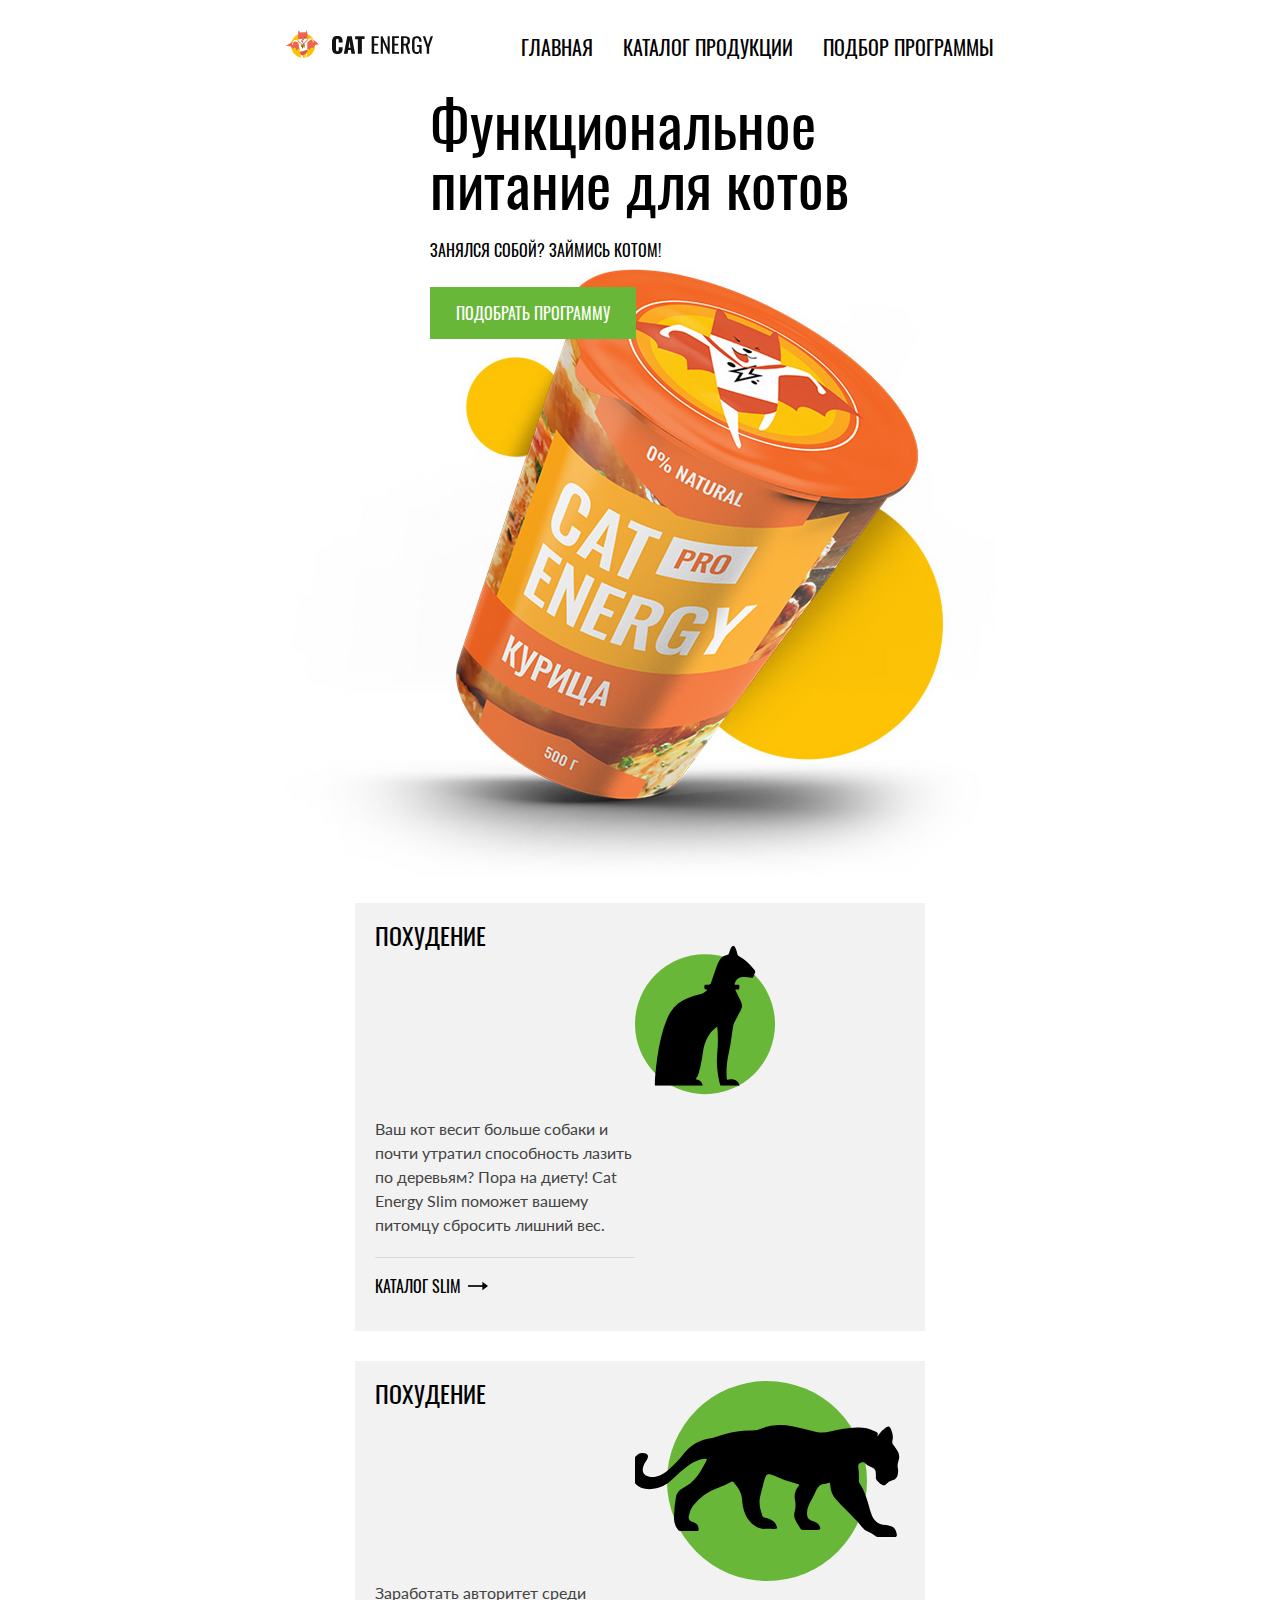
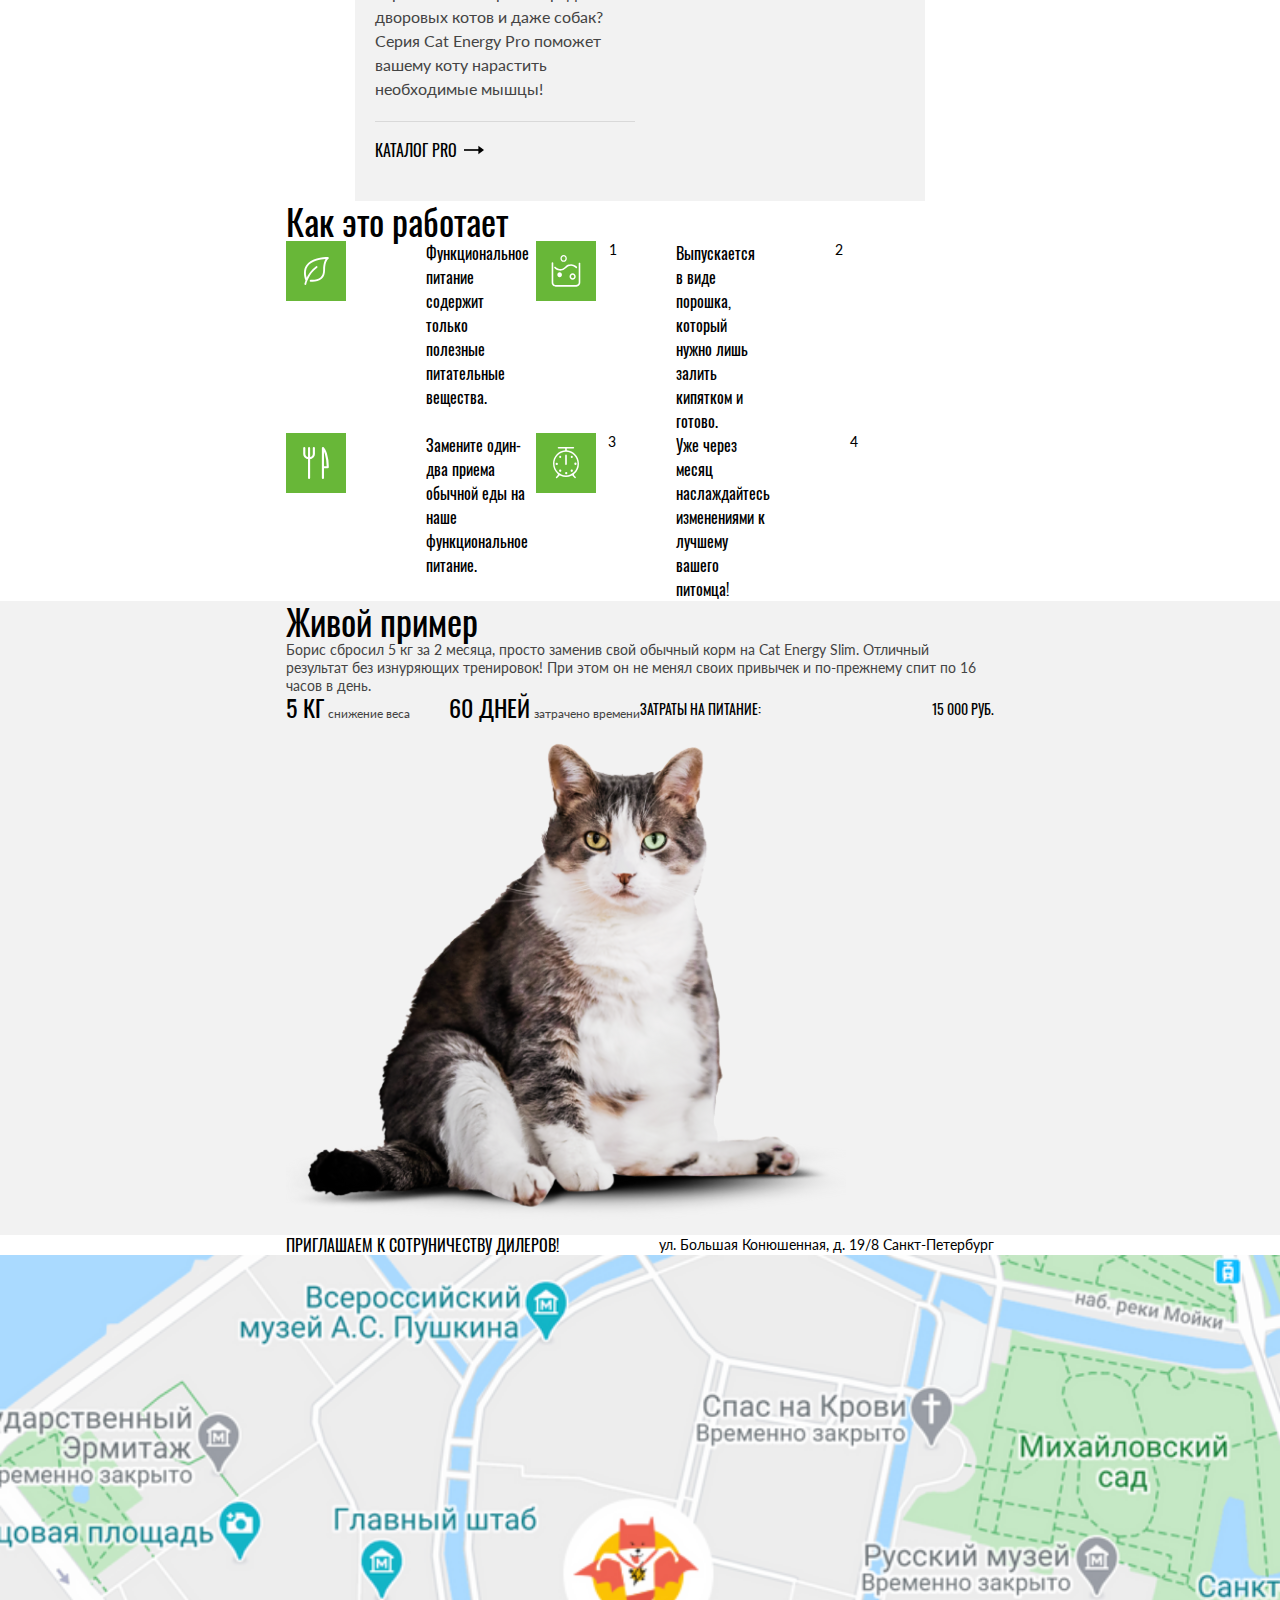
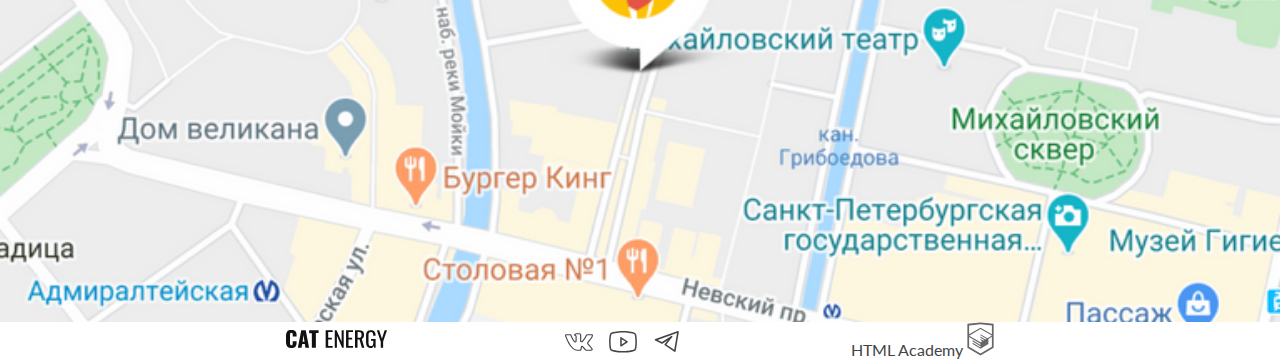
==== commit 7addad12: "Deploying to gh-pages from @ RiazanovKS/773673-cat-energy-32@be21860e18eb3343274a37e297098125d406b53" ====
--- a/index.html
+++ b/index.html
@@ -1 +1 @@
-<!doctype html><html class="page" lang="ru"><head><meta charset="UTF-8"><title>Cat Energy</title><meta name="viewport" content="width=device-width,initial-scale=1"><link rel="stylesheet" href="styles/styles.css"><link rel="icon" href="favicon.ico"><link rel="icon" href="favicons/favicon.svg" type="image/svg+xml"><link rel="apple-touch-icon" href="favicons/apple.png"><link rel="manifest" href="manifest.webmanifest"><script src="scripts/index.js" defer="defer"></script></head><body class="page__body"><header class="header"><div class="container"><nav class="navigation"><div class="navigation__logo"><a class="logo-image" href="index.html"><picture><source type="image/svg+xml" media="(min-width: 1440px)" srcset="./images/logo-cat-desktop.svg"><source type="image/svg+xml" media="(min-width: 768px)" srcset="./images/logo-cat-tablet.svg"><img src="./images/logo-cat-mobile.svg" alt="Логотип" width="33" height="38"></picture></a><a class="logo-text" href="index.html"><picture><img src="./images/logo-text.svg" alt="Логотип" width="101" height="18"></picture></a><a class="logo-text" href="index.html">Cat Energy</a></div><ul class="navigation__list"><li class="navigation__item"><a class="navigation__link navigation__link--active" href="index.html">Главная</a></li><li class="navigation__item"><a class="navigation__link" href="catalog.html">Каталог продукции</a></li><li class="navigation__item"><a class="navigation__link" href="link-to.html">Подбор программы</a></li></ul><div class="navigation__toggle"></div></nav><article class="header__promo"><h1 class="header__title">Функциональное питание для котов</h1><span class="header__slogan">Занялся собой? Займись котом!</span> <button class="button button--primary" type="button">Подобрать программу</button></article><picture><source type="image/png" media="(min-width: 1440px)" srcset="./images/promo-food-desktop@1x.png, ./images/promo-food-desktop@2x.png 2x" width="280" height="270"><source type="image/png" media="(min-width: 768px)" srcset="./images/promo-food-tablet@1x.png, ./images/promo-food-tablet@2x.png 2x" width="709" height="609"><img class="header__food-picture" src="./images/promo-food@1x.png" srcset="./images/promo-food@2x.png 2x" alt="Картинка питания" width="552" height="499"></picture></div></header><main class="main container"><section class="programs"><div class="program-card program-card--slim"><h3 class="program-card__title">Похудение</h3><p class="program-card__description">Ваш кот весит больше собаки и почти утратил способность лазить по деревьям? Пора на диету! Cat Energy Slim поможет вашему питомцу сбросить лишний вес.</p><a class="program-card__link" href="form.html">Каталог slim</a></div><div class="program-card program-card--pro"><h3 class="program-card__title">Набор массы</h3><p class="program-card__description">Заработать авторитет среди дворовых котов и даже собак? Серия Cat Energy Pro поможет вашему коту нарастить необходимые мышцы!</p><a class="program-card__link" href="link-to.html">Каталог pro</a></div></section><section class="instruction"><h2 class="instruction__title">Как это работает</h2><div class="instruction__step instruction__step--nutrition"><p class="instruction__description">Функциональное питание содержит только полезные питательные вещества.</p></div><div class="instruction__step instruction__step--powder"><p class="instruction__description">Выпускается в виде порошка, который нужно лишь залить кипятком и готово.</p></div><div class="instruction__step instruction__step--meal"><p class="instruction__description">Замените один-два приема обычной еды на наше функциональное питание.</p></div><div class="instruction__step instruction__step--result"><p class="instruction__description">Уже через месяц наслаждайтесь изменениями к лучшему вашего питомца!</p></div></section><section class="live-example"><h2 class="live-example__title">Живой пример</h2><p class="live-example__history">Борис сбросил 5 кг за 2 месяца, просто заменив свой обычный корм на Cat Energy Slim. Отличный результат без изнуряющих тренировок! При этом он не менял своих привычек и по-прежнему спит по 16 часов в день.</p><div class="live-example__metrics"><div class="live-example__metrics-item"><span class="live-example__metrics-count">5 кг</span> <span class="live-example__metrics-description">снижение веса</span></div><div class="live-example__metrics-item"><span class="live-example__metrics-count">60 дней</span> <span class="live-example__metrics-description">затрачено времени</span></div></div><div class="live-example__cost"><div class="live-example__cost-description">Затраты на питание:</div><div class="live-example__cost-amount">15 000 руб.</div></div><div class="live-example__slider"><picture><source type="image/png" media="(min-width: 768px)" srcset="./images/life-example-before-tablet@1x.png, ./images/life-example-before-tablet@2x.png 2x" width="560" height="512"><img class="live-example__image-before" src="./images/life-example-before@1x.png" srcset="./images/life-example-before@2x.png 2x" alt="Картинка До" width="280" height="256"></picture><picture><source type="image/png" media="(min-width: 768px)" srcset="./images/life-example-after-tablet@1x.png, ./images/life-example-after-tablet@2x.png 2x" width="560" height="512"><img class="live-example__image-after" src="./images/life-example-after@1x.png" srcset="./images/life-example-after@2x.png 2x" alt="Картинка После" width="280" height="256"></picture><div class="live-example__slider-control"></div>∆</div></section><section class="location"><h2 class="location__titile visually-hidden">Где мы находимся</h2><div class="location__invitaion"></div><div class="location__map"></div></section></main><footer class="footer container"><a class="footer__logo-text logo-text" href="index.html"><picture><img src="./images/logo-text.svg" alt="Логотип" width="101" height="18"></picture></a><ul class="footer__socials"><li class="footer__social-item"><a class="footer__social-link footer__social-link--vk" href="#"><span class="visually-hidden">VK</span></a></li><li class="footer__social-item"><a class="footer__social-link footer__social-link--youtube" href="#"><span class="visually-hidden">YouTube</span></a></li><li class="footer__social-item"><a class="footer__social-link footer__social-link--telegram" href="#"><span class="visually-hidden">Telegram</span></a></li></ul><a class="footer__author" href="#"><span class="footer__author-text">HTML Academy</span> <svg class="footer__author-icon"><use href="icons/stack.svg#icon-htmlacademy"></use></svg></a></footer></body></html>+<!doctype html><html class="page" lang="ru"><head><meta charset="UTF-8"><title>Cat Energy</title><meta name="viewport" content="width=device-width,initial-scale=1"><link rel="stylesheet" href="styles/styles.css"><link rel="icon" href="favicon.ico"><link rel="icon" href="favicons/favicon.svg" type="image/svg+xml"><link rel="apple-touch-icon" href="favicons/apple.png"><link rel="manifest" href="manifest.webmanifest"><script src="scripts/index.js" defer="defer"></script><script src="scripts/navigation-dropdown.js" defer="defer"></script></head><body class="page__body"><header class="header"><nav class="header__navigation navigation"><div class="container navigation__inner"><div class="navigation__logo"><a class="logo-image" href="index.html"><picture><source type="image/svg+xml" media="(min-width: 1440px)" srcset="./images/logo-cat-desktop.svg"><source type="image/svg+xml" media="(min-width: 768px)" srcset="./images/logo-cat-tablet.svg"><img src="./images/logo-cat-mobile.svg" alt="Логотип" width="33" height="38"></picture></a><a class="logo-text" href="index.html"><picture><img src="./images/logo-text.svg" alt="Логотип" width="101" height="18"></picture></a></div><ul class="navigation__list js-navigation-dropdown" hidden><li class="navigation__item"><a class="navigation__link navigation__link--active" href="index.html">Главная</a></li><li class="navigation__item"><a class="navigation__link" href="catalog.html">Каталог продукции</a></li><li class="navigation__item"><a class="navigation__link" href="link-to.html">Подбор программы</a></li></ul><button class="navigation__toggle js-toggle-button" type="button"><svg width="24" height="16"><use href="icons/stack.svg#burger-menu"></use></svg></button></div></nav><div class="header__hero hero"><div class="container hero__inner"><article class="hero__promo"><h1 class="hero__title">Функциональное питание для котов</h1><p class="hero__text">Занялся собой? Займись котом!</p><button class="hero__button button button--primary" type="button">Подобрать программу</button></article><picture><source type="image/png" media="(min-width: 1440px)" srcset="./images/promo-food-desktop@1x.png, ./images/promo-food-desktop@2x.png 2x" width="552" height="479"><source type="image/png" media="(min-width: 768px)" srcset="./images/promo-food-tablet@1x.png, ./images/promo-food-tablet@2x.png 2x" width="709" height="609"><img class="hero__image" src="./images/promo-food@1x.png" srcset="./images/promo-food@2x.png 2x" alt="Картинка питания" width="280" height="270"></picture></div></div></header><main class="main"><section class="programs container"><div class="program-card program-card--slim"><header class="program-card__header"><h3 class="program-card__title">Похудение</h3></header><div class="program-card__body"><p class="program-card__description">Ваш кот весит больше собаки и почти утратил способность лазить по деревьям? Пора на диету! Cat Energy Slim поможет вашему питомцу сбросить лишний вес.</p><a class="program-card__link" href="form.html">Каталог slim</a></div></div><div class="program-card program-card--pro"><header class="program-card__header"><h3 class="program-card__title">Похудение</h3></header><div class="program-card__body"><p class="program-card__description">Заработать авторитет среди дворовых котов и даже собак? Серия Cat Energy Pro поможет вашему коту нарастить необходимые мышцы!</p><a class="program-card__link" href="link-to.html">Каталог pro</a></div></div></section><section class="instruction container"><h2 class="instruction__title">Как это работает</h2><ul class="instruction__list"><li class="instruction__step instruction__step--nutrition"><p class="instruction__description">Функциональное питание содержит только полезные питательные вещества.</p></li><li class="instruction__step instruction__step--powder"><p class="instruction__description">Выпускается в виде порошка, который нужно лишь залить кипятком и готово.</p></li><li class="instruction__step instruction__step--meal"><p class="instruction__description">Замените один-два приема обычной еды на наше функциональное питание.</p></li><li class="instruction__step instruction__step--result"><p class="instruction__description">Уже через месяц наслаждайтесь изменениями к лучшему вашего питомца!</p></li></ul></section><section class="live-example"><div class="container live-example__container"><h2 class="live-example__title">Живой пример</h2><p class="live-example__history">Борис сбросил 5 кг за 2 месяца, просто заменив свой обычный корм на Cat Energy Slim. Отличный результат без изнуряющих тренировок! При этом он не менял своих привычек и по-прежнему спит по 16 часов в день.</p><div class="live-example__metrics"><div class="live-example__metrics-item"><span class="live-example__metrics-count">5 кг</span> <span class="live-example__metrics-description">снижение веса</span></div><div class="live-example__metrics-item"><span class="live-example__metrics-count">60 дней</span> <span class="live-example__metrics-description">затрачено времени</span></div></div><div class="live-example__cost"><div class="live-example__cost-description">Затраты на питание:</div><div class="live-example__cost-amount">15 000 руб.</div></div><div class="live-example__slider"><picture><source type="image/png" media="(min-width: 768px)" srcset="./images/life-example-before-tablet@1x.png, ./images/life-example-before-tablet@2x.png 2x" width="560" height="512"><img class="live-example__image-before" src="./images/life-example-before@1x.png" srcset="./images/life-example-before@2x.png 2x" alt="Картинка До" width="280" height="256"></picture><picture><source type="image/png" media="(min-width: 768px)" srcset="./images/life-example-after-tablet@1x.png, ./images/life-example-after-tablet@2x.png 2x" width="560" height="512"><img class="live-example__image-after" src="./images/life-example-after@1x.png" srcset="./images/life-example-after@2x.png 2x" alt="Картинка После" width="280" height="256"></picture><div class="live-example__slider-control"></div></div></div></section><section class="location"><h2 class="location__titile visually-hidden">Где мы находимся</h2><div class="location__contacts"><div class="location__contacts-container container"><h3 class="location__contacts-title">Приглашаем к сотруничеству дилеров!</h3><p class="location__contacts-address">ул. Большая Конюшенная, д. 19/8 Санкт-Петербург</p></div></div><div class="location__map"></div></section></main><footer class="footer container"><a class="footer__logo-text logo-text" href="index.html"><picture><img src="./images/logo-text.svg" alt="Логотип" width="101" height="18"></picture></a><ul class="footer__socials"><li class="footer__social-item"><a class="footer__social-link footer__social-link--vk" href="#"><span class="visually-hidden">VK</span></a></li><li class="footer__social-item"><a class="footer__social-link footer__social-link--youtube" href="#"><span class="visually-hidden">YouTube</span></a></li><li class="footer__social-item"><a class="footer__social-link footer__social-link--telegram" href="#"><span class="visually-hidden">Telegram</span></a></li></ul><a class="footer__author" href="#"><span class="footer__author-text">HTML Academy</span> <svg class="footer__author-icon"><use href="icons/stack.svg#icon-htmlacademy"></use></svg></a></footer></body></html>--- a/styles/styles.css
+++ b/styles/styles.css
@@ -1 +1 @@
-@font-face{font-display:swap;font-family:Lato;font-weight:400;font-style:normal;src:url(../fonts/lato/Lato-Regular.woff2)format("woff2"),url(../fonts/lato/Lato-Regular.woff)format("woff")}@font-face{font-display:swap;font-family:Oswald;font-weight:400;font-style:normal;src:url(../fonts/oswald/oswaldregular.woff2)format("woff2"),url(../fonts/oswald/oswaldregular.woff)format("woff")}.header{background-color:#68b738}.navigation{background-color:#fff}.navigation__list{list-style-type:none}.navigation__link{color:#000;text-transform:uppercase;font-family:Oswald,sans-serif;font-size:20px;line-height:20px;text-decoration:none}.navigation__link:hover{opacity:.6}.navigation__link:active{opacity:.3}.header__title{color:#fff;-webkit-text-decoration:uppercase;text-decoration:uppercase;font-family:Oswald,sans-serif;font-size:36px;line-height:36px}.header__slogan{color:#fff;font-family:Oswald,sans-serif;font-size:14px;line-height:14px}.program-card__title{color:#000;text-transform:uppercase;font-family:Oswald,sans-serif;font-size:24px;line-height:37px}.program-card__description{color:#444;font-family:Lato,sans-serif;font-size:14px;line-height:18px}.program-card__link{text-transform:uppercase;color:#000;font-family:Oswald,sans-serif;font-size:16px;line-height:16px;text-decoration:none}.program-card__link:active{opacity:.3}.program-card__link:hover:after{transform:scaleX(1.3)}.program-card__link:after{content:"";transform-origin:0;background-image:url(../icons/stack.svg#icon-arrow-right);background-size:cover;width:24px;height:10px;transition:transform .3s;display:block}.program-card--slim:before{content:"";background-image:url(../icons/stack.svg#cat-slim);width:40px;height:40px;display:block}.program-card--pro:before{content:"";background-image:url(../icons/stack.svg#cat-power);width:40px;height:40px;display:block}.instruction{counter-reset:step 0}.instruction__title{font-family:Oswald,sans-serif;font-size:36px;line-height:40px}.instruction__step{counter-increment:step 1;font-family:Lato,sans-serif;font-size:14px;line-height:18px}.instruction__step:before{content:"";background-color:#68b738;background-position:50%;background-repeat:no-repeat;background-size:30px 32px;width:60px;height:60px;display:block}.instruction__step--nutrition:before{background-image:url(../icons/stack.svg#icon-leaf)}.instruction__step--powder:before{background-image:url(../icons/stack.svg#icon-water)}.instruction__step--meal:before{background-image:url(../icons/stack.svg#icon-eat)}.instruction__step--result:before{background-image:url(../icons/stack.svg#icon-timer)}@media (width>=768px){.instruction__step:after{content:counter(step)}}.live-example__title{color:#000;font-family:Oswald,sans-serif;font-size:36px;line-height:40px}.live-example__history{color:#444;font-family:Lato,sans-serif;font-size:14px;line-height:18px}.live-example__metrics-count{text-transform:uppercase;color:#000;font-family:Oswald,sans-serif;font-size:24px;line-height:24px}.live-example__metrics-description{color:#444;font-family:Lato,sans-serif;font-size:12px;line-height:12px}.live-example__cost-description,.live-example__cost-amount{text-transform:uppercase;color:#000;font-family:Oswald,sans-serif;font-size:14px;line-height:20px}.product-card__title{color:#000;text-transform:uppercase;font-family:Oswald,sans-serif;font-size:16px;font-weight:400;line-height:20px}.product-card__characteristic-item{color:#444;font-family:Lato,sans-serif;font-size:12px;line-height:16px;list-style-type:none}.show-more-card__title{color:#000;text-transform:uppercase;font-family:Oswald,sans-serif;font-size:16px;line-height:20px}.show-more-card__description{color:#444;font-family:Lato,sans-serif;font-size:12px;line-height:16px}.additional__title{color:#000;font-family:Oswald,sans-serif;font-size:24px;line-height:24px}.additional__goods-title{color:#000;text-transform:uppercase;font-family:Oswald,sans-serif;font-size:16px;line-height:16px}.additional__goods-prices{color:#444;font-family:Lato,sans-serif;font-size:14px;line-height:14px}.gift{background-color:#68b738}.gift__text{color:#fff;font-family:Lato,sans-serif;font-size:16px;line-height:20px}.subscribe__text{color:#000;font-family:Oswald,sans-serif;font-size:16px;line-height:24px}.subsribe__email{font-family:Oswald,sans-serif;font-size:20px;line-height:29.64px}.subsribe__email::placeholder{text-transform:uppercase}.footer{flex-direction:column;justify-content:center;align-items:center;display:flex}.footer__socials{gap:24px;padding:0;list-style-type:none;display:flex}.footer__social-link{width:20px;height:20px;display:block}.footer__social-link:hover:before{background-color:#68b738}.footer__social-link:active{opacity:.3}.footer__social-link:before{content:"";background-color:#444;width:28px;height:22px;display:block;-webkit-mask-position:50%;mask-position:50%;-webkit-mask-repeat:no-repeat;mask-repeat:no-repeat}.footer__social-link--vk:before{-webkit-mask-image:url(../icons/stack.svg#icon-social-vk);mask-image:url(../icons/stack.svg#icon-social-vk)}.footer__social-link--youtube:before{-webkit-mask-image:url(../icons/stack.svg#icon-social-youtube);mask-image:url(../icons/stack.svg#icon-social-youtube)}.footer__social-link--telegram:before{-webkit-mask-image:url(../icons/stack.svg#icon-social-telegram);mask-image:url(../icons/stack.svg#icon-social-telegram)}.footer__author{vertical-align:middle;text-decoration:none}.footer__author-text{color:#444;font-family:Lato,sans-serif;font-size:16px;line-height:20px}.footer__author-icon{width:27px;height:34px}.page__title{color:#000;font-family:Oswald,sans-serif;font-size:36px;font-weight:400;line-height:36px}.page__section-title{color:#000;font-family:Oswald,sans-serif;font-size:24px;font-weight:400;line-height:24px}.visually-hidden{white-space:nowrap;-webkit-clip-path:inset(100%);clip-path:inset(100%);clip:rect(0 0 0 0);border:0;width:1px;height:1px;margin:-1px;padding:0;position:absolute;overflow:hidden}.button{border:none;font-family:Oswald,sans-serif;font-size:16px;line-height:20px}.button--primary{color:#fff;text-transform:uppercase;background-color:#68b738}.button--secondary{color:#444;text-transform:uppercase;background-color:#f2f2f2}+@font-face{font-display:swap;font-family:Lato;font-weight:400;font-style:normal;src:url(../fonts/lato/Lato-Regular.woff2)format("woff2"),url(../fonts/lato/Lato-Regular.woff)format("woff")}@font-face{font-display:swap;font-family:Oswald;font-weight:400;font-style:normal;src:url(../fonts/oswald/oswaldregular.woff2)format("woff2"),url(../fonts/oswald/oswaldregular.woff)format("woff")}picture{display:contents}*{box-sizing:border-box;color:#000;outline:none;margin:0;padding:0;font-family:Oswald,sans-serif;font-size:14px;line-height:18px}h1,h2,h3,h4,h5,h6{font-weight:400}h1{font-size:36px;line-height:36px}h2{font-size:36px;line-height:40px}h3{font-size:24px;line-height:37px}@media (width>=768px) and (width<=1439px){*{font-size:16px;line-height:24px}h1,h2{font-size:60px;line-height:60px}h3{font-size:24px;line-height:24px}}@media (width>=1440px){*{font-size:16px;line-height:24px}h1,h2{font-size:60px;line-height:60px}h3{font-size:24px;line-height:24px}}.visually-hidden{white-space:nowrap;-webkit-clip-path:inset(100%);clip-path:inset(100%);clip:rect(0 0 0 0);border:0;width:1px;height:1px;margin:-1px;padding:0;position:absolute;overflow:hidden}.button{cursor:pointer;padding:0;text-transform:uppercase;background-color:#0000;border:none;padding-block:10px;display:block}@media (width>=768px) and (width<=1439px){.button{padding-block:14px}}@media (width>=1440px){.button{padding-block:14px}}.button--primary{color:#fff;background-color:#68b738}.button--secondary{color:#444;background-color:#f2f2f2}.header{flex-direction:column;display:flex}@media (width>=1440px){.header{background-image:linear-gradient(90deg,#0000 50%,#68b738d9 50%),url(../images/promo-background@2x.jpg);background-position:100%;background-repeat:no-repeat;background-size:cover,50% 100%}}@media (width>=768px) and (width<=1439px){.header__navigation{margin-top:25px}}@media (width>=1440px){.header__navigation{margin-top:25px}}.navigation{background-color:#fff;grid-area:navigation;position:relative}@media (width>=768px) and (width<=1439px){.navigation{background-color:#0000}}@media (width>=1440px){.navigation{background-color:#0000}}.navigation__inner{justify-content:space-between;align-items:center;display:flex}.navigation__logo{display:contents}@media (width>=768px) and (width<=1439px){.navigation__logo{align-items:center;gap:13px;display:flex}}@media (width>=1440px){.navigation__logo{align-items:center;gap:13px;display:flex}}.navigation__list{width:100%;margin:0;padding:0;list-style:none;position:absolute;top:100%;left:0}@media (width>=768px) and (width<=1439px){.navigation__list{background-color:#0000;gap:30px;width:auto;display:flex;position:static}}@media (width>=1440px){.navigation__list{background-color:#0000;gap:30px;width:auto;display:flex;position:static}}.navigation__item{background-color:#fff;border:1px solid #e6e6e6}@media (width>=1440px){.navigation__item{color:#fff}}@media (width>=768px) and (width<=1439px){.navigation__item{background-color:#0000;border:none}}@media (width>=1440px){.navigation__item{background-color:#0000;border:none}}.navigation__toggle{cursor:pointer;background-color:#0000;border:none}@media screen and (width>=768px){.navigation__toggle{display:none}}.navigation__link{color:inherit;text-align:center;text-transform:uppercase;font-size:20px;line-height:20px;display:block}.navigation__link,.navigation__link:hover{text-decoration:none}.navigation__link:hover{opacity:.6}.navigation__link:active{opacity:.3}.hero{background-image:linear-gradient(#68b738d9 325px,#0000 325px),url(../images/promo-background@2x.jpg);background-repeat:no-repeat;background-size:100% 325px;padding-block:25px}@media (width>=768px) and (width<=1439px){.hero{background-image:none}}@media (width>=1440px){.hero{background-image:none}}.hero__inner{flex-direction:column;align-items:center;display:flex}@media (width>=1440px){.hero__inner{flex-direction:row;justify-content:flex-start;align-items:center}}.hero__promo{text-align:center;color:#fff;display:contents}@media (width>=768px) and (width<=1439px){.hero__promo{color:#000;text-align:left;max-width:420px;display:block}}@media (width>=1440px){.hero__promo{color:#000;text-align:left;max-width:420px;display:block}}.hero__title{color:inherit;-webkit-text-decoration:uppercase;text-decoration:uppercase;margin-bottom:25px}@media (width>=768px) and (width<=1439px){.hero__title{color:#000}}.hero__text{color:inherit;text-transform:uppercase;margin-bottom:25px}@media (width>=768px) and (width<=1439px){.hero__text{color:#000}}.hero__button{order:1;align-self:stretch}@media (width>=768px) and (width<=1439px){.hero__button{padding-inline:26px}}@media (width>=1440px){.hero__button{padding-inline:26px}}.hero__image{grid-area:picture;display:block}@media (width>=768px) and (width<=1439px){.hero__image{z-index:-5;margin-top:-70px}}.program-card{box-sizing:border-box;background-color:#f2f2f2;max-width:570px;padding:20px}@media (width>=768px) and (width<=1439px){.program-card{grid-template-rows:[top]1fr[bottom]1fr;grid-template-columns:[left]1fr[right]270px;display:grid}}.program-card__header{column-gap:20px;margin-bottom:20px;display:flex}@media (width>=320px) and (width<=767px){.program-card__header:before{content:"";display:block}}@media (width>=1440px){.program-card__header:before{content:"";display:block}}@media (width>=320px) and (width<=767px){.program-card--slim .program-card__header:before{background-image:url(../icons/stack.svg#cat-slim)}}@media (width>=1440px){.program-card--slim .program-card__header:before{background-image:url(../icons/stack.svg#cat-slim)}}@media (width>=320px) and (width<=767px){.program-card--slim .program-card__header:before{width:50px;height:53px}}@media (width>=1440px){.program-card--slim .program-card__header:before{width:100px;height:106px}}@media (width>=320px) and (width<=767px){.program-card--pro .program-card__header:before{background-image:url(../icons/stack.svg#cat-power)}}@media (width>=1440px){.program-card--pro .program-card__header:before{background-image:url(../icons/stack.svg#cat-power)}}@media (width>=320px) and (width<=767px){.program-card--pro .program-card__header:before{width:67px;height:50px}}@media (width>=1440px){.program-card--pro .program-card__header:before{width:134px;height:100px}}@media (width>=768px) and (width<=1439px){.program-card:after{content:"";grid-area:top/right/span bottom;place-self:stretch stretch;display:block}.program-card--slim:after{background-image:url(../icons/stack.svg#cat-slim);width:140px;height:194px}.program-card--pro:after{background-image:url(../icons/stack.svg#cat-power);width:268px;height:200px}}.program-card__title{text-transform:uppercase}.program-card__description{color:#444;font-family:Lato,sans-serif}.program-card__description:after{content:"";background-color:#d9d9d9;height:1px;margin-block:20px;display:block}.program-card__link{text-transform:uppercase;color:#000;align-items:center;gap:5px;font-family:Oswald,sans-serif;font-size:16px;line-height:16px;text-decoration:none;display:flex}.program-card__link:active{opacity:.3}.program-card__link:hover:after{transform:scaleX(1.3)}.program-card__link:after{content:"";transform-origin:0;background-image:url(../icons/stack.svg#icon-arrow-right);background-size:cover;width:24px;height:10px;transition:transform .3s;display:block}.instruction{counter-reset:step 0}.instruction__title{font-family:Oswald,sans-serif;font-size:36px;line-height:40px}.instruction__list{flex-wrap:wrap;margin:0;padding:0;list-style-type:none;display:flex}.instruction__step{counter-increment:step 1;gap:10px;width:100%;font-family:Lato,sans-serif;font-size:14px;line-height:18px;display:flex}.instruction__step:before{content:"";background-color:#68b738;background-position:50%;background-repeat:no-repeat;background-size:30px 32px;flex-shrink:0;width:60px;height:60px;display:block}.instruction__step--nutrition:before{background-image:url(../icons/stack.svg#icon-leaf)}.instruction__step--powder:before{background-image:url(../icons/stack.svg#icon-water)}.instruction__step--meal:before{background-image:url(../icons/stack.svg#icon-eat)}.instruction__step--result:before{background-image:url(../icons/stack.svg#icon-timer)}@media (width>=768px){.instruction__step{gap:80px;width:250px}.instruction__step:after{content:counter(step)}}.live-example{background-color:#f2f2f2}.live-example__container{grid-template-columns:1fr 1fr;grid-template-areas:"title title""history history""metrics metrics""cost cost""slider slider";display:grid}@media screen and (width>=768px) and (width<=1440px){.live-example__container{grid-template-areas:"title title""history history""metrics cost""slider slider"}}@media screen and (width>=1440px){.live-example__container{grid-template-columns:1fr 2fr;grid-template-areas:"title slider""history slider""metrics slider""cost slider"}}.live-example__title{color:#000;grid-area:title;font-family:Oswald,sans-serif;font-size:36px;line-height:40px}.live-example__history{color:#444;grid-area:history;font-family:Lato,sans-serif;font-size:14px;line-height:18px}.live-example__metrics{grid-area:metrics;justify-content:space-between;align-items:center;display:flex}.live-example__metrics-count{text-transform:uppercase;color:#000;font-family:Oswald,sans-serif;font-size:24px;line-height:24px}.live-example__metrics-description{color:#444;font-family:Lato,sans-serif;font-size:12px;line-height:12px}.live-example__cost{grid-area:cost;justify-content:space-between;align-items:center;display:flex}.live-example__cost-description,.live-example__cost-amount{text-transform:uppercase;color:#000;font-family:Oswald,sans-serif;font-size:14px;line-height:20px}.live-example__slider{grid-area:slider;position:relative}@media screen and (width>=1440px){.live-example__slider{height:100%}}.live-example__image-before{display:block}.live-example__image-after{display:none;position:absolute;inset:0}.product-card{flex-direction:column;justify-content:space-between;align-items:center;display:flex}.product-card__title{color:#000;text-transform:uppercase;font-family:Oswald,sans-serif;font-size:16px;font-weight:400;line-height:20px}.product-card__characteristics-list{margin:0;margin-bottom:20px;padding:0;list-style-type:none}.product-card__characteristic-item{color:#444;justify-content:space-between;font-family:Lato,sans-serif;font-size:12px;line-height:16px;list-style-type:none;display:flex}.show-more-card__title{color:#000;text-transform:uppercase;font-family:Oswald,sans-serif;font-size:16px;line-height:20px}.show-more-card__description{color:#444;font-family:Lato,sans-serif;font-size:12px;line-height:16px}@media screen and (width>=1440px){.additional{grid-template-columns:1fr 1fr 1fr 1fr;grid-template-areas:"title title title title""list list list gift";display:grid}}.additional__goods-list{grid-area:list}@media screen and (width>=1440px){.additional__goods-list{margin-right:20px}}@media screen and (width>=768px) and (width<=1440px){.additional__goods-item{grid-template-columns:1fr 1fr;grid-template-areas:"title prices""button button";align-items:center;gap:10px;display:grid}}@media screen and (width>=1440px){.additional__goods-item{grid-template-columns:1fr 1fr 1fr;grid-template-areas:"title prices button";align-items:center;gap:10px;display:grid}}.additional__title{color:#000;grid-area:title;font-family:Oswald,sans-serif;font-size:24px;line-height:24px}.additional__goods-title{color:#000;text-transform:uppercase;grid-area:title;font-family:Oswald,sans-serif;font-size:16px;line-height:16px}.additional__goods-prices{color:#444;grid-area:prices;font-family:Lato,sans-serif;font-size:14px;line-height:14px}.additional__goods-button{grid-area:button}.gift{box-sizing:border-box;background-image:linear-gradient(#68b738d9,#68b738d9),url(../images/gift-background@2x.jpg);background-position:50%;background-size:cover;flex-direction:column;grid-area:gift;justify-content:space-evenly;align-items:center;width:280px;height:290px;padding:0 60px;display:flex}.gift:before{content:"";background-image:url(../icons/stack.svg#icoт-gift);background-position:50%;background-size:cover;width:80px;height:80px;display:block}@media screen and (width>=768px) and (width<=1440px){.gift{flex-direction:row;width:707px;height:200px}}@media screen and (width>=1440px){.gift{width:245px;height:288px}}.gift__text{text-align:center;color:#fff;font-family:Lato,sans-serif;font-size:16px;line-height:20px}.subscribe__container{flex-direction:column;align-items:stretch;display:flex}@media screen and (width>=768px){.subscribe__container{grid-template-columns:3fr 2fr;grid-template-areas:"title title""text text""email button";display:grid}}.subscribe__title{grid-area:title}.subscribe__form{display:contents}.subscribe__text{text-align:center;color:#000;grid-area:text;font-family:Oswald,sans-serif;font-size:16px;line-height:24px}.subsribe__email{box-sizing:border-box;border:1px solid #cdcdcd;grid-area:email;font-family:Oswald,sans-serif;font-size:20px;line-height:29.64px}.subsribe__email::placeholder{text-transform:uppercase}.subsribe__button{grid-area:button}.programs{flex-wrap:wrap;justify-content:center;gap:30px;display:flex}.location__map{aspect-ratio:320/362;background-image:url(../images/location@1x.png);background-position:50%;background-repeat:no-repeat;background-size:cover;display:block}@media screen and (width>=768px) and (width<=1440px){.location__map{aspect-ratio:768/400;background-image:url(../images/location-tablet@1x.png)}}@media screen and (width>=1440px){.location__map{aspect-ratio:1440/400;background-image:url(../images/location-tablet@1x.png)}}.location__contacts{background-color:#fff}.location__contacts-container{justify-content:space-between;display:flex}.location__contacts-title{text-transform:uppercase;font-family:Oswald,sans-serif;font-size:16px;font-weight:400;line-height:20px}.location__contacts-address{font-family:Lato,sans-serif;font-size:14px;font-weight:400;line-height:20px}.catalog{flex-wrap:wrap;justify-content:space-around;gap:25px;display:flex}.footer{flex-direction:column;justify-content:center;align-items:center;display:flex}@media screen and (width>=768px){.footer{flex-direction:row;justify-content:space-between}}.footer__socials{gap:24px;padding:0;list-style-type:none;display:flex}.footer__social-link{width:20px;height:20px;display:block}.footer__social-link:hover:before{background-color:#68b738}.footer__social-link:active{opacity:.3}.footer__social-link:before{content:"";background-color:#444;width:28px;height:22px;display:block;-webkit-mask-position:50%;mask-position:50%;-webkit-mask-repeat:no-repeat;mask-repeat:no-repeat}.footer__social-link--vk:before{-webkit-mask-image:url(../icons/stack.svg#icon-social-vk);mask-image:url(../icons/stack.svg#icon-social-vk)}.footer__social-link--youtube:before{-webkit-mask-image:url(../icons/stack.svg#icon-social-youtube);mask-image:url(../icons/stack.svg#icon-social-youtube)}.footer__social-link--telegram:before{-webkit-mask-image:url(../icons/stack.svg#icon-social-telegram);mask-image:url(../icons/stack.svg#icon-social-telegram)}.footer__author{vertical-align:middle;text-decoration:none}.footer__author-text{color:#444;font-family:Lato,sans-serif;font-size:16px;line-height:20px}.footer__author-icon{width:27px;height:34px}.container{max-width:280px;margin-inline:auto}@media (width>=768px) and (width<=1439px){.container{max-width:708px}}@media (width>=1440px){.container{max-width:1220px}}.page__title{color:#000;font-family:Oswald,sans-serif;font-size:36px;font-weight:400;line-height:36px}.page__section-title{color:#000;font-family:Oswald,sans-serif;font-size:24px;font-weight:400;line-height:24px}